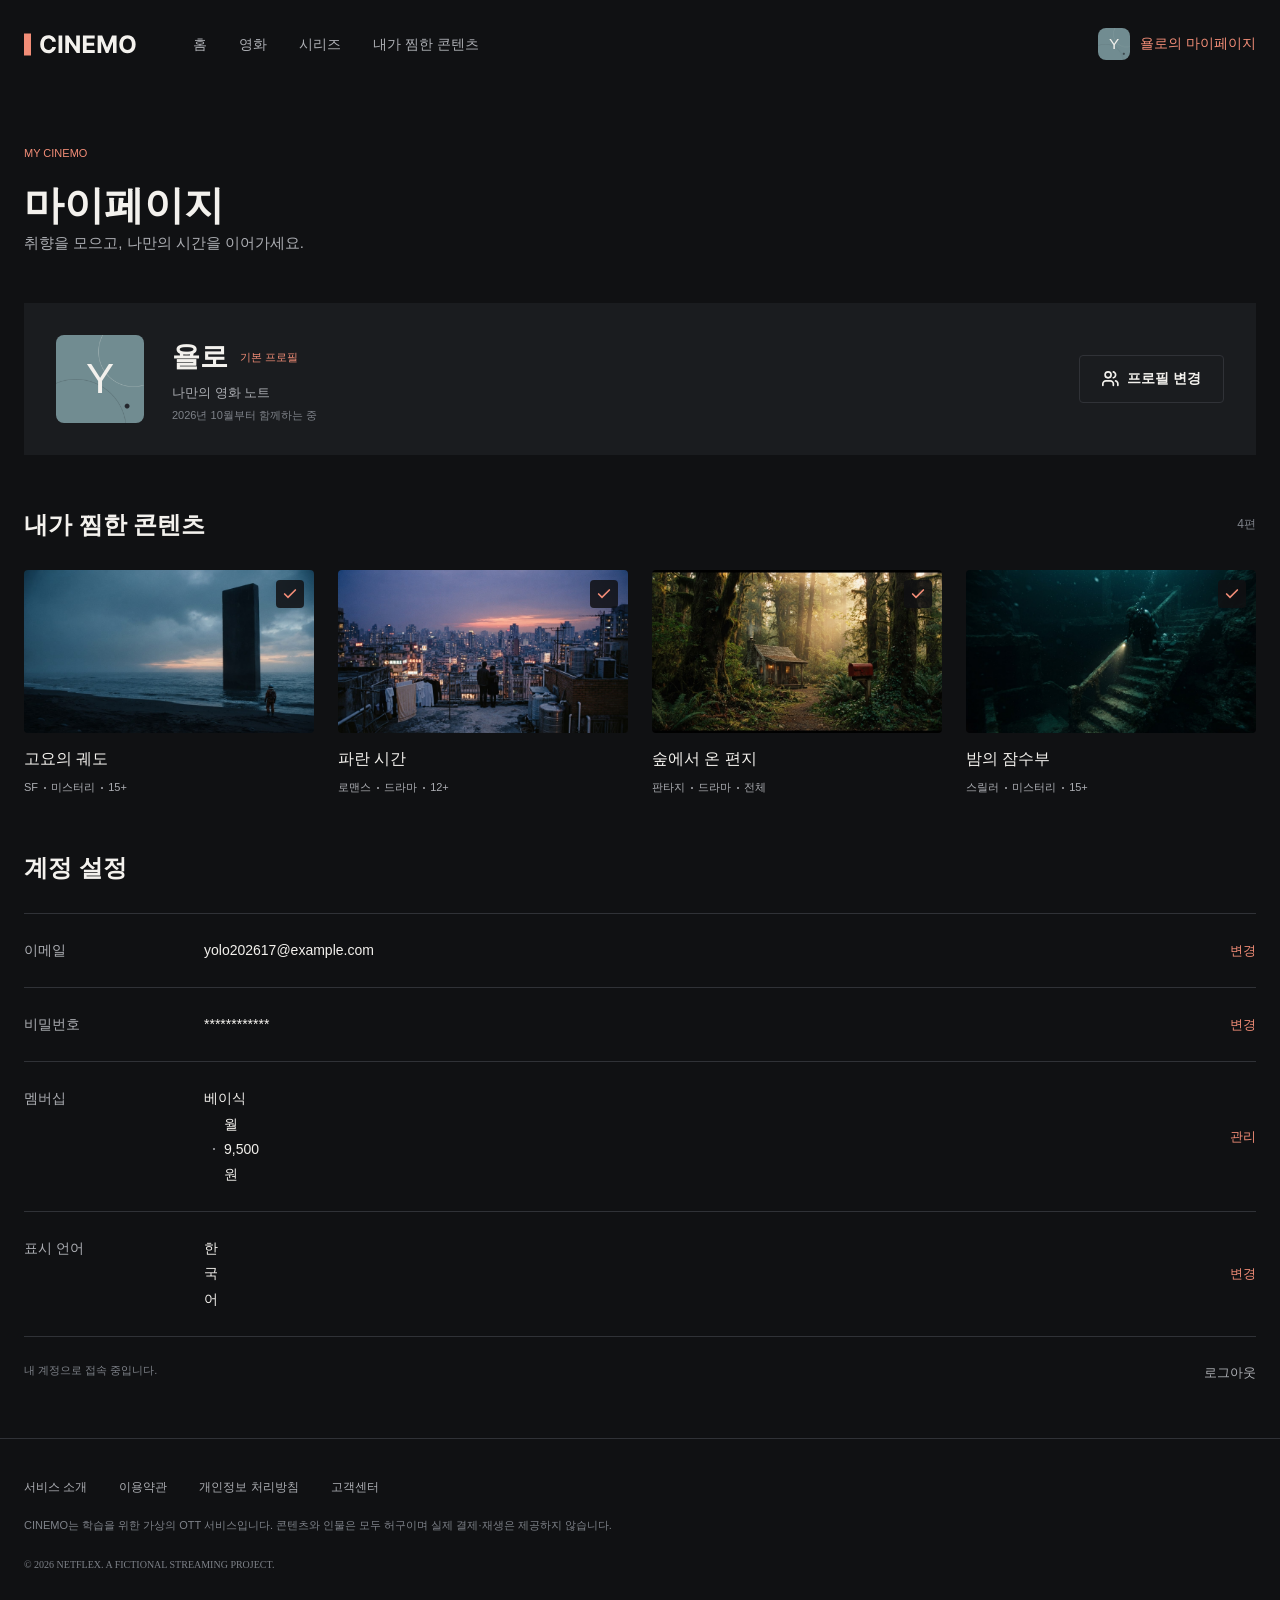
==== mypage.html @ 92448454 "마이페이지 내가 찜한 콘텐츠 체크박스 제외한 css 리뷰 반양" ====
<!doctype html>
<html lang="ko">
  <head>
    <meta charset="UTF-8" />
    <meta name="viewport" content="width=device-width, initial-scale=1.0" />
    <title>Cinemo-My Page</title>
    <link rel="stylesheet" href="./styles/reset.css" />
    <link rel="stylesheet" href="./styles/style.css" />
  </head>
  <body class="mypage-sellection">
    <header class="header">
      <section class="brand-and-navigation">
        <div class="logo-and-nav">
          <div class="netflex-identity">
            <h1 class="wordmark">
              <a href="./index.html">
                <svg
                  class="brand-mark"
                  width="113"
                  height="29"
                  viewBox="0 0 113 29"
                  fill="none"
                  xmlns="http://www.w3.org/2000/svg"
                >
                  <g clip-path="url(#clip0_2_7727)">
                    <rect y="3.5" width="7" height="22" fill="#F28D77" />
                    <path
                      d="M31.9176 11.6562H28.1847C28.1165 11.1733 27.9773 10.7443 27.767 10.3693C27.5568 9.98864 27.2869 9.66477 26.9574 9.39773C26.6278 9.13068 26.2472 8.92614 25.8153 8.78409C25.3892 8.64205 24.9261 8.57102 24.4261 8.57102C23.5227 8.57102 22.7358 8.79545 22.0653 9.24432C21.3949 9.6875 20.875 10.3352 20.5057 11.1875C20.1364 12.0341 19.9517 13.0625 19.9517 14.2727C19.9517 15.517 20.1364 16.5625 20.5057 17.4091C20.8807 18.2557 21.4034 18.8949 22.0739 19.3267C22.7443 19.7585 23.5199 19.9744 24.4006 19.9744C24.8949 19.9744 25.3523 19.9091 25.7727 19.7784C26.1989 19.6477 26.5767 19.4574 26.9062 19.2074C27.2358 18.9517 27.5085 18.642 27.7244 18.2784C27.946 17.9148 28.0994 17.5 28.1847 17.0341L31.9176 17.0511C31.821 17.8523 31.5795 18.625 31.1932 19.3693C30.8125 20.108 30.2983 20.7699 29.6506 21.3551C29.0085 21.9347 28.2415 22.3949 27.3494 22.7358C26.4631 23.071 25.4602 23.2386 24.3409 23.2386C22.7841 23.2386 21.392 22.8864 20.1648 22.1818C18.9432 21.4773 17.9773 20.4574 17.267 19.1222C16.5625 17.7869 16.2102 16.1705 16.2102 14.2727C16.2102 12.3693 16.5682 10.75 17.2841 9.41477C18 8.07955 18.9716 7.0625 20.1989 6.36364C21.4261 5.65909 22.8068 5.30682 24.3409 5.30682C25.3523 5.30682 26.2898 5.44886 27.1534 5.73295C28.0227 6.01705 28.7926 6.43182 29.4631 6.97727C30.1335 7.51704 30.679 8.17898 31.0994 8.96307C31.5256 9.74716 31.7983 10.6449 31.9176 11.6562ZM38.2543 5.54545V23H34.5639V5.54545H38.2543ZM55.8899 5.54545V23H52.7024L45.1087 12.0142H44.9808V23H41.2905V5.54545H44.5291L52.0632 16.5227H52.2166V5.54545H55.8899ZM58.9389 23V5.54545H70.7003V8.58807H62.6293V12.7472H70.0952V15.7898H62.6293V19.9574H70.7344V23H58.9389ZM73.6342 5.54545H78.1854L82.9922 17.2727H83.1967L88.0035 5.54545H92.5547V23H88.9751V11.6392H88.8303L84.3132 22.9148H81.8757L77.3587 11.5966H77.2138V23H73.6342V5.54545ZM111.635 14.2727C111.635 16.1761 111.274 17.7955 110.553 19.1307C109.837 20.4659 108.859 21.4858 107.621 22.1903C106.388 22.8892 105.001 23.2386 103.462 23.2386C101.911 23.2386 100.518 22.8864 99.2855 22.1818C98.0526 21.4773 97.0781 20.4574 96.3622 19.1222C95.6463 17.7869 95.2884 16.1705 95.2884 14.2727C95.2884 12.3693 95.6463 10.75 96.3622 9.41477C97.0781 8.07955 98.0526 7.0625 99.2855 6.36364C100.518 5.65909 101.911 5.30682 103.462 5.30682C105.001 5.30682 106.388 5.65909 107.621 6.36364C108.859 7.0625 109.837 8.07955 110.553 9.41477C111.274 10.75 111.635 12.3693 111.635 14.2727ZM107.893 14.2727C107.893 13.0398 107.709 12 107.339 11.1534C106.976 10.3068 106.462 9.66477 105.797 9.22727C105.132 8.78977 104.354 8.57102 103.462 8.57102C102.57 8.57102 101.791 8.78977 101.126 9.22727C100.462 9.66477 99.9446 10.3068 99.5753 11.1534C99.2116 12 99.0298 13.0398 99.0298 14.2727C99.0298 15.5057 99.2116 16.5455 99.5753 17.392C99.9446 18.2386 100.462 18.8807 101.126 19.3182C101.791 19.7557 102.57 19.9744 103.462 19.9744C104.354 19.9744 105.132 19.7557 105.797 19.3182C106.462 18.8807 106.976 18.2386 107.339 17.392C107.709 16.5455 107.893 15.5057 107.893 14.2727Z"
                      fill="#F3F1ED"
                    />
                  </g>
                  <defs>
                    <clipPath id="clip0_2_7727">
                      <rect width="113" height="29" fill="white" />
                    </clipPath>
                  </defs>
                </svg>
              </a>
            </h1>
          </div>
          <nav class="primary-navigation">
            <ul>
              <li><a href="./index.html" class="navigation-link">홈</a></li>
              <li><a href="#" class="navigation-link">영화</a></li>
              <li><a href="#" class="navigation-link">시리즈</a></li>
              <li>
                <a href="./mypage.html" class="navigation-link"
                  >내가 찜한 콘텐츠</a
                >
              </li>
            </ul>
          </nav>
        </div>
        <div>
          <a href="./mypage.html" class="my-page-link">
            <span class="avatar-y">Y</span>

            <span class="profile-link">욜로의 마이페이지</span>
          </a>
        </div>
      </section>

      <!-- 모바일일때 내려가는 걸로 구현 -->
      <!-- <nav class="mobile-navigation">
        <ul>
          <li><a href="./index.html" class="navigation-link">홈</a></li>
          <li><a href="#" class="navigation-link">영화</a></li>
          <li><a href="#" class="navigation-link">시리즈</a></li>
          <li>
            <a href="./mypage.html" class="navigation-link">내가 찜한 콘텐츠</a>
          </li>
        </ul>
      </nav> -->
    </header>
    <main class="my-page-content">
      <section class="page-introduction">
        <p class="eyebrow">MY CINEMO</p>
        <h2 class="page-title">마이페이지</h2>
        <p class="description">취향을 모으고, 나만의 시간을 이어가세요.</p>
      </section>

      <section class="user-profile-panel">
        <div class="profile-information">
          <p class="avatar-y">Y</p>
          <div class="user-details">
            <div class="profile-heading">
              <p class="name">욜로</p>
              <p class="profile-badge">기본 프로필</p>
            </div>
            <p class="personal-caption">나만의 영화 노트</p>
            <p class="member-since">2026년 10월부터 함께하는 중</p>
          </div>
        </div>
        <div class="profile-actions">
          <p class="membership-data">2026.10 가입</p>
          <a href="./profile.html" class="btn-profile-edit">
            <svg
              class="users"
              width="17"
              height="16"
              viewBox="0 0 17 16"
              fill="none"
              xmlns="http://www.w3.org/2000/svg"
            >
              <path
                d="M11.3508 14.35V12.85C11.3508 12.0543 11.0347 11.2913 10.4721 10.7287C9.90941 10.166 9.14629 9.84998 8.35058 9.84998H3.85022C3.0545 9.84998 2.29138 10.166 1.72873 10.7287C1.16607 11.2913 0.849976 12.0543 0.849976 12.85V14.35M11.3508 0.945923C11.9942 1.1127 12.564 1.48837 12.9707 2.01397C13.3775 2.53957 13.5981 3.18534 13.5981 3.84992C13.5981 4.51451 13.3775 5.16028 12.9707 5.68588C12.564 6.21147 11.9942 6.58715 11.3508 6.75392M15.8512 14.3499V12.8499C15.8507 12.1852 15.6294 11.5395 15.2221 11.0141C14.8149 10.4888 14.2446 10.1136 13.601 9.94739M9.10064 3.84998C9.10064 5.50683 7.75738 6.84998 6.1004 6.84998C4.44341 6.84998 3.10016 5.50683 3.10016 3.84998C3.10016 2.19312 4.44341 0.849976 6.1004 0.849976C7.75738 0.849976 9.10064 2.19312 9.10064 3.84998Z"
                stroke-width="1.7"
                stroke-linecap="round"
                stroke="#F3F1ED"
              />
            </svg>
            <span class="label">프로필 변경</span>
          </a>
        </div>
      </section>

      <section class="saved-content">
        <div class="section-heading">
          <h2 class="title">내가 찜한 콘텐츠</h2>
          <p class="section-note">4편</p>
        </div>
        <div class="saved-content-grid">
          <a href="#" class="content-card">
            <div class="artwork-container">
              <img
                class="artwork"
                src="./assets/img/quiet-orbit.png"
                alt="어두운 바닷가에 거대한 비석이 서 있고 그 앞에서 한명의 사람이 바라보고 있다"
              /><svg
                width="28"
                height="28"
                viewBox="0 0 28 28"
                fill="none"
                xmlns="http://www.w3.org/2000/svg"
              >
                <rect
                  width="28"
                  height="28"
                  rx="4"
                  fill="#101113"
                  fill-opacity="0.85098"
                />
                <path
                  d="M19.3328 10L12.0002 17.3328L8.66721 13.9997"
                  stroke-width="1.7"
                  stroke-linecap="round"
                  stroke="#F28D77"
                />
              </svg>
            </div>

            <div class="content-details">
              <p class="title">고요의 궤도</p>
              <p class="metadata">
                <span class="deco-dot">SF</span>
                <span class="deco-dot">미스터리</span>
                <span class="deco-dot">15+</span>
              </p>
            </div>
          </a>

          <a href="#" class="content-card">
            <div class="artwork-container">
              <img
                class="artwork"
                src="./assets/img/blue-hour.png"
                alt="해질녘 어느 건물의 옥상에서 도시의 전경을 바라보는 남녀"
              /><svg
                width="28"
                height="28"
                viewBox="0 0 28 28"
                fill="none"
                xmlns="http://www.w3.org/2000/svg"
              >
                <rect
                  width="28"
                  height="28"
                  rx="4"
                  fill="#101113"
                  fill-opacity="0.85098"
                />
                <path
                  d="M19.3328 10L12.0002 17.3328L8.66721 13.9997"
                  stroke-width="1.7"
                  stroke-linecap="round"
                  stroke="#F28D77"
                />
              </svg>
            </div>
            <div class="content-details">
              <p class="title">파란 시간</p>
              <p class="metadata">
                <span class="deco-dot">로맨스</span>
                <span class="deco-dot">드라마</span>
                <span class="deco-dot">12+</span>
              </p>
            </div>
          </a>

          <a href="#" class="content-card">
            <div class="artwork-container">
              <img
                class="artwork"
                src="./assets/img/forest-letter.png"
                alt="울창한 숲 속 오두막에 빛이 내리쬐고 있다."
              /><svg
                width="28"
                height="28"
                viewBox="0 0 28 28"
                fill="none"
                xmlns="http://www.w3.org/2000/svg"
              >
                <rect
                  width="28"
                  height="28"
                  rx="4"
                  fill="#101113"
                  fill-opacity="0.85098"
                />
                <path
                  d="M19.3328 10L12.0002 17.3328L8.66721 13.9997"
                  stroke-width="1.7"
                  stroke-linecap="round"
                  stroke="#F28D77"
                />
              </svg>
            </div>
            <div class="content-details">
              <p class="title">숲에서 온 편지</p>
              <p class="metadata">
                <span class="deco-dot">판타지</span>
                <span class="deco-dot">드라마</span>
                <span class="deco-dot">전체</span>
              </p>
            </div>
          </a>

          <a href="#" class="content-card">
            <div class="artwork-container">
              <img
                class="artwork"
                src="./assets/img/night-diver.png"
                alt="바닷속 계단에 잠수부가 난간을 잡고 내려가고 있다"
              />
              <svg
                width="28"
                height="28"
                viewBox="0 0 28 28"
                fill="none"
                xmlns="http://www.w3.org/2000/svg"
              >
                <rect
                  width="28"
                  height="28"
                  rx="4"
                  fill="#101113"
                  fill-opacity="0.85098"
                />
                <path
                  d="M19.3328 10L12.0002 17.3328L8.66721 13.9997"
                  stroke-width="1.7"
                  stroke-linecap="round"
                  stroke="#F28D77"
                />
              </svg>
            </div>
            <div class="content-details">
              <p class="title">밤의 잠수부</p>
              <p class="metadata">
                <span class="deco-dot">스릴러</span>
                <span class="deco-dot">미스터리</span>
                <span class="deco-dot">15+</span>
              </p>
            </div>
          </a>
        </div>
      </section>

      <section class="account-settings">
        <div class="section-heading">
          <h2 class="title">계정 설정</h2>
        </div>

        <div class="settings-list">
          <div class="account-setting-row">
            <div class="setting-details">
              <p class="setting-label">이메일</p>
              <p class="setting-value">yolo202617@example.com</p>
            </div>
            <a href="#" class="setting-action">변경</a>
          </div>

          <div class="account-setting-row">
            <div class="setting-details">
              <p class="setting-label">비밀번호</p>
              <p class="setting-value">************</p>
            </div>
            <a href="#" class="setting-action">변경</a>
          </div>

          <div class="account-setting-row">
            <div class="setting-details">
              <p class="setting-label">멤버십</p>
              <p class="setting-value">
                <span class="deco-dot">베이식</span>
                <span class="deco-dot">월 9,500원</span>
              </p>
            </div>
            <a href="#" class="setting-action">관리</a>
          </div>

          <div class="account-setting-row">
            <div class="setting-details">
              <p class="setting-label">표시 언어</p>
              <p class="setting-value">한국어</p>
            </div>
            <a href="#" class="setting-action">변경</a>
          </div>
        </div>

        <div class="session-actions">
          <p class="session-note">내 계정으로 접속 중입니다.</p>
          <a href="#" class="logout-link">로그아웃</a>
        </div>
      </section>
    </main>

    <footer>
      <div class="footer">
        <section class="footer-navigation">
          <p class="footer-link">서비스 소개</p>
          <p class="footer-link">이용약관</p>
          <p class="footer-link">개인정보 처리방침</p>
          <p class="footer-link">고객센터</p>
        </section>
        <section>
          <p class="project-notice">
            CINEMO는 학습을 위한 가상의 OTT 서비스입니다.<br
              class="br-mobile"
            />
            콘텐츠와 인물은 모두 허구이며 실제 결제·재생은 제공하지 않습니다.
          </p>
        </section>
        <section>
          <p class="copyright">
            © 2026 NETFLEX. A FICTIONAL STREAMING PROJECT.
          </p>
        </section>
      </div>
    </footer>
  </body>
</html>
---- styles/style.css ----
:root {
  /*색*/
  --background-color: #101113;
  --sf-color: #1a1c1f;
  --tx-color: #f3f1ed;
  --tx-bt-pr-color: #241512;
  --se-color: #acaeb3;
  --wc-color: #f28d77;
  --bd-color: #303237;
  --bt-se-color: #232529;

  /*글자 크기(데스크톱)*/
  --fontsize-dt-hero: 64px;
  --fontsize-dt-title: 40px;
  --fontsize-dt-section: 24px;
  --fontsize-dt-main: 16px;
  --fontsize-secondary: 12px;
  --fontsize-button: 14px;

  /*글자 크기(모바일)*/
  --fontsize-mb-hero: 40px;
  --fontsize-mb-title: 30px;
  --fontsize-mb-section: 20px;
  --fontsize-mb-main: 14px;

  /*줄 높이*/
  --lineheight: 1.8;

  /*간격(공용)*/
  --height-button: 48px;
  --height-sm-button: 40px;

  /*간격 (데스크톱)*/
  --padding-dt-page-LR: 64px;
  --gap-dt-section: 48px;
  --gap-dt-card: 24px;

  /*간격 (모바일)*/
  --padding-mb-page-LR: 24px;
  --gap-mb-section: 36px;
  --gap-mb-card: 16px;

  /*모서리*/
  --border-radious-card_button: 4px;
  --border-radious-profile: 8px;
}

body {
  width: 100%;
  height: 900px;
  margin: 0;
  background: var(--background-color);
  color: var(--tx-color);
  font-family: Inter, "Noto Sans KR", "Apple SD Gothic Neo", Arial, sans-serif;
  font-size: var(--fontsize-dt-main);
  line-height: var(--lineheight);
}
button {
  height: 48px;
  white-space: nowrap;
}

.br-mobile {
  display: none;
}

/*Header*/
.header {
  max-width: 1440px;
  margin: 0 auto;
  /* height: 88px; */
  display: flex;
  align-items: center;
  padding: 28px 24px;
  gap: 56px;
  line-height: normal;
}

.profile-header {
  width: 100%;
  height: 88px;
  display: flex;
  align-items: center;
  padding: 0 64px;
  position: absolute;
}

.brand-and-navigation {
  width: 100%;
  height: fit-content;
  display: flex;
  align-items: center;
  gap: 56px;
}

.netflex-identity {
  flex-shrink: 0;
  width: 113px;
  height: 29px;
}

.logo-and-nav {
  display: flex;
  gap: 56px;
  flex-grow: 1;
  align-items: center;
}

.primary-navigation {
  flex-grow: 1;
}
.primary-navigation ul {
  /* width: 938px; */
  height: 17px;
  display: flex;
  justify-content: flex-start;
  align-items: center;
  gap: 32px;
  flex-grow: 1;
  /* line-height: normal; */
  white-space: nowrap;
}
/* .mobile-navigation {
  display: none;
} */
.navigation-link {
  font-family: Noto-Sans-KR, sans-serif;
  font-weight: normal;
  font-size: 14px;
  color: #acaeb3;
}

.navigation-link:hover,
.navigation-link:focus-visible {
  color: var(--tx-color);
  font-weight: 700;
}
.my-page-link {
  /* width: 149px; */
  height: 32px;
  display: flex;
  flex-direction: row;
  align-items: center;
  text-align: center;
  gap: 10px;
  white-space: nowrap;
}

.header-img {
  position: relative;
  display: inline-flex;
  align-items: center;
  justify-content: center;
  width: 32px;
  height: 32px;
}

.header-img img {
  width: 100%;
  height: 100%;
  object-fit: cover;
  border-radius: 8px;
}

.avatar-y {
  display: flex;
  justify-content: center;
  align-items: center;

  font-family: Inter, sans-serif;
  font-weight: normal;
  font-size: 15.36px;
  color: #f3f1ed;

  background-image: url(../assets/avatar/Avatar-s.png);
  background-repeat: no-repeat;
  background-size: cover;
  width: 32px;
  height: 32px;
  border-radius: 8px;
}

.profile-link {
  font-family: Noto-Sans-KR, sans-serif;
  font-weight: normal;
  font-size: 14px;
  line-height: normal;
  color: #f3f1ed;
}

/*mainpage-hero*/
.featured-film {
  width: 100%;
  height: 590px;
  position: relative;
  isolation: isolate;
  display: flex;
  align-items: center;
  margin: 0 auto;
  line-height: normal;
}
.hero-quiet-orbit {
  display: block;
  width: 100%;
  height: 100%;
  object-fit: cover;
}
.featured-film::before {
  content: "";
  position: absolute;
  inset: 0;

  background:
    linear-gradient(to right, rgba(10, 13, 15, 0.9), transparent 65%),
    linear-gradient(to top, rgba(10, 13, 15, 0.9), transparent 45%);
  pointer-events: none;
}

.absolute-part {
  width: min(100vw, 1440px);
  display: flex;
  flex-direction: column;
  position: absolute;
  top: 50%;
  left: 50%;
  transform: translate(-50%, -50%);
  padding: 0 24px;
}
.featured-story {
  width: 540px;
  display: flex;
  flex-direction: column;
  z-index: 1;
  gap: 24px;
}

.editorial-aside {
  justify-self: flex-end;
  align-self: flex-end;

  display: flex;
  flex-direction: column;
  align-items: flex-end;
  gap: 8px;
}
.editorial-label {
  position: relative;
  display: flex;
  align-items: center;
  gap: 12px;
  color: var(--wc-color);
}

.collection-label {
  display: inline-block;
  padding-left: 36px;
  position: relative;
  font-size: var(--fontsize-secondary);
  font-weight: 500;
}
.collection-label::before {
  position: absolute;
  top: 45%;
  transform: translateX(-36px);
  background-color: var(--wc-color);
  content: "";
  width: 24px;
  height: 2px;
}
.collection-number {
  font-size: 10px;
  color: var(--se-color);
  font-weight: 400;
}

.film-title {
  display: flex;
  flex-direction: column;
  gap: 8px;
}
.korean-title {
  font-family: "Noto Sans KR";
  font-size: var(--fontsize-dt-hero);
  font-weight: 700;
  line-height: 120%;
}
.english-title {
  font-size: 11px;
  color: var(--se-color);
  font-weight: 400;
}

.film-metadata {
  display: flex;
  align-items: center;
  flex-wrap: wrap;
  gap: 12px;
  font-size: var(--fontsize-secondary);
  color: var(--se-color);
  font-weight: 400;
}
.year-and-genre {
  display: flex;
  align-items: center;
  flex-wrap: wrap;
}
.age-rating {
  font-size: 10px;
}

.deco-dot:not(:first-child) {
  display: inline-block;
  padding-left: 20px;
  position: relative;
}
.deco-dot:not(:first-child)::before {
  position: absolute;
  top: 50%;
  left: 9px;
  transform: translateY(-50%);
  background-color: #acaeb3;
  content: "";
  width: 2px;
  height: 2px;
  border-radius: 50%;
}

.synopsis {
  font-weight: 400;
  font-size: var(--fontsize-dt-main);
  color: #d2d3d5;
  line-height: 185%;
}

.film-actions {
  display: flex;
  gap: 12px;
  width: fit-content;
}
.film-actions button {
  display: inline-flex;
  justify-content: center;
  align-items: center;
  height: 48px;
  padding: 15.5px 22px;
  gap: 8px;
  border-radius: 4px;
  font-size: var(--fontsize-button);
}
.button-detail {
  background-color: var(--wc-color);
  color: var(--tx-bt-pr-color);
  font-weight: 700;
}
.button-save {
  background-color: var(--bt-se-color);
}

.editorial-quote {
  font-size: 14px;
  font-weight: 400;
}
.editorial-aside .collection-description {
  font-size: 10px;
  font-weight: 400;
}

/*Browse collection*/
.browse-collections {
  max-width: 1440px;
  display: flex;
  flex-direction: column;
  margin: 0 auto;
  padding: 16px 24px 24px;
  gap: 48px;
  line-height: normal;
}

.content-collection {
  display: flex;
  flex-direction: column;
  gap: 20px;
  min-width: 0;
}
.collection-introduction {
  display: flex;
  flex-direction: column;

  gap: 8px;
}
.section-heading {
  display: flex;
  align-items: center;
  justify-content: space-between;
}
.section-heading > .title {
  color: var(--tx-color);
  font-size: var(--fontsize-dt-section);
  font-weight: 700;
}
.section-heading .section-note {
  color: #7e8289;
  font-size: var(--fontsize-secondary);
  font-weight: 400;
}
.collection-introduction .collection-description {
  color: var(--se-color);
  font-size: var(--fontsize-secondary);
  font-weight: 400;
}

.horizontal-scroll-content {
  display: flex;
  gap: 24px;
  overflow-x: auto;
}
.horizontal-scroll-content li {
  display: flex;
  flex-shrink: 0;
}

::-webkit-scrollbar {
  height: 3px;
}
::-webkit-scrollbar-thumb {
  background: #7e8289;
}
::-webkit-scrollbar-track {
  background: #232529;
}

.browse-collections .content-card {
  margin-bottom: 32px;
}
.content-card {
  display: flex;
  flex-direction: column;
  gap: 12px;
  flex-shrink: 0;
}
.content-card .artwork {
  width: 330px;
  aspect-ratio: 16/9;
  border-radius: 4px;
}

.content-details {
  display: flex;
  flex-direction: column;
  gap: 4px;
}
.content-details .title {
  width: 100%;
  height: fit-content;
  font-size: var(--fontsize-dt-main);
  font-weight: 500;
}
.content-details .metadata {
  color: var(--se-color);
  font-size: 11px;
  font-weight: 400;
}
.metadata .deco-dot:not(:first-child) {
  padding-left: 10px;
}
.metadata .deco-dot:not(:first-child)::before {
  left: 3px;
}

/*mainpage 끝*/
.profile-selection {
  display: flex;
  flex-direction: column;
  align-items: center;
  justify-content: center;
  padding: 116px 64px 120px;
  gap: 56px;
}
.profile-introduction {
  display: flex;
  flex-direction: column;
  justify-content: center;
  align-items: center;
  gap: 16px;
  height: 119px;
}

.eyebrow {
  color: #f28d77;
  font-family: Inter, sans-serif;
  font-weight: normal;
  font-size: 10px;
  margin: 0;
}

.page-title {
  font-weight: bold;
  font-size: 40px;
  height: 48px;
  margin: 0;
}

.description {
  font-family: Noto-Sans-KR, sans-serif;
  font-weight: normal;
  font-size: 15px;
  margin: 0;
}

.profile-options {
  display: flex;
  flex-direction: row;
  justify-content: center;
  align-items: center;
  gap: 40px;
  margin: 0;
}

.profile-card {
  display: flex;
  flex-direction: column;
  align-items: center;
  text-align: center;
  position: relative;
}

/* mypage */
.my-page-content {
  max-width: 1440px;
  margin: 0 auto;
  padding: 56px 24px 54px;
  display: flex;
  flex-direction: column;
  gap: 48px;
}

.mypage-sellection .profile-link {
  color: var(--wc-color);
}
.page-introduction {
  display: flex;
  flex-direction: column;
  gap: 12px;
  justify-content: start;
}

.page-introduction .eyebrow {
  height: 13px;
  font-size: 11px;
}
.page-introduction .page-title {
  font-size: var(--fontsize-dt-title);
  justify-self: center;
  height: 48px;
}
.page-introduction .description {
  color: var(--se-color);
  font-size: 15px;
  font-weight: 400;
  height: 26px;
}

.user-profile-panel {
  display: flex;
  justify-content: space-between;
  align-items: center;
  background-color: #1a1c1f;
  padding: 32px;
  width: min(100vw, cal(1440px - 128px));
  gap: 32px;
}

.profile-information {
  display: flex;
  justify-content: start;
  align-items: center;
  gap: 28px;
  line-height: normal;
}
.profile-information .avatar-y {
  font-size: 42.24px;
  font-family: Inter, sans-serif;
  text-align: center;
  width: 88px;
  height: 88px;
}

.user-details {
  display: flex;
  flex-direction: column;
  justify-content: center;
  gap: 8px;
}

.profile-heading {
  display: flex;
  justify-content: start;
  align-items: center;
  gap: 12px;
}

.profile-heading .name {
  color: var(--tx-color);
  font-size: 28px;
  font-weight: 700;
}

.profile-badge {
  font-size: 11px;
  color: #f28d77;
  height: 13px;
}

.personal-caption {
  font-size: 13px;
  color: #acaeb3;
  font-weight: 400;
  height: 16px;
}

.member-since {
  font-size: 11px;
  color: #7e8289;
  height: 13px;
}

.membership-data {
  display: none;
}

.btn-profile-edit {
  height: 48px;
  color: #f3f1ed;
  padding: 0px 22px;
  border: 1px solid #303237;
  border-radius: 4px;
  display: flex;
  justify-content: center;
  align-items: center;
  gap: 8px;
}

.btn-profile-edit .label {
  font-size: 14px;
  font-weight: 700;
}

.saved-content {
  display: flex;
  flex-direction: column;
  gap: 24px;
}

.saved-content-grid {
  display: grid;
  grid-template-columns: repeat(4, 1fr);
  gap: 24px;
  overflow-x: auto;
}
.artwork-container {
  width: fit-content;

  position: relative;
}

.artwork-container > svg {
  position: absolute;
  top: 10px;
  right: 10px;
}

.account-settings {
  display: flex;
  flex-direction: column;
  gap: 24px;
  font-weight: 400;
}

.account-setting-row {
  display: flex;
  align-items: center;
  justify-content: space-between;
  border-bottom: 1px solid var(--bd-color);
  padding: 24px 0px;
  gap: 24px;
}
.setting-details {
  display: flex;
}
.account-setting-row:first-child {
  border-top: 1px solid var(--bd-color);
}

.setting-label {
  color: var(--se-color);
  font-size: 14px;
  flex: 0 0 180px;
}

.setting-value {
  line-height: 1.8;
  font-size: 14px;
  flex-grow: 1;
}

.setting-action {
  color: var(--wc-color);
  font-size: 13px;
  flex-shrink: 0;
}

.session-actions {
  display: flex;
  justify-content: space-between;
}

.session-note {
  color: #7e8289;
  font-size: 11px;
}

.logout-link {
  color: var(--se-color);
  font-size: 13px;
}

/*profile-page*/

.profile-body {
  color: #f3f1ed;
  background-color: #101113;
}

.profile-img {
  position: relative;
  display: inline-block;
  width: 152px;
  height: 152px;
  margin-bottom: 16px;
}

.profile-card img {
  width: 100%;
  height: 100%;
  object-fit: cover;
  border-radius: 4px;
  margin-bottom: 0;
}

.img-text {
  font-family: Inter, sans-serif;
  font-size: 72.96px;
  font-weight: normal;
  position: absolute;
  top: 50%;
  left: 50%;
  transform: translate(-50%, -50%);
  display: flex;
  justify-content: center;
  align-items: center;
}

.profile-name {
  display: flex;
  flex-direction: column;
  align-items: center;
  gap: 6px;
  line-height: normal;
}

.profile-card .name {
  font-family: Noto-Sans-KR, sans-serif;
  font-weight: medium;
  font-size: 18px;
  color: #f3f1ed;
}

.profile-card p {
  font-family: Noto-Sans-KR, sans-serif;
  font-weight: normal;
  font-size: 11px;
  color: #acaeb3;
  margin: 0;
}

.button {
  display: flex;
  justify-content: center;
  width: 100%;
}

.button button {
  display: flex;
  flex-direction: row;
  align-items: center;
  justify-content: center;
  gap: 8px;
  width: 138px;
  height: 48px;
  border: 1px solid #ccc;
  border-radius: 4px;
  font-family: Noto-Sans-KR, sans-serif;
  font-weight: bold;
  font-size: 14px;
  color: #f3f1ed;
  background-color: transparent;
}

.button button:hover {
  border-color: #f3f1ed;
  background-color: #acaeb3;
}

/*Footer*/
footer {
  border-top: 1px solid #303237;
}
.footer {
  max-width: 1440px;
  margin: 0 auto;

  display: flex;
  flex-direction: column;
  padding: 40px 24px;
  gap: 20px;
}

.proflie-footer {
  width: 100%;
  height: 13px;
  display: flex;
}

.footer-navigation {
  display: flex;
  flex-direction: row;
  justify-content: start;
  gap: 32px;
}

.footer-link {
  font-family: Noto-Sans-KR, sans-serif;
  font-size: 12px;
  font-weight: normal;
  color: #acaeb3;
  line-height: normal;
}
.project-notice {
  font-family: Noto-Sans-KR, sans-serif;
  font-size: 11px;
  font-weight: normal;
  color: #7e8289;
  line-height: 180%;
}
.copyright {
  font-size: 10px;
  font-family: Inter;
  font-weight: 400;
  color: #7e8289;
}

.project-note {
  display: flex;
  justify-content: center;
  font-family: Noto-Sans-KR, sans-serif;
  font-weight: normal;
  font-size: 11px;
  color: #7e8289;
  line-height: normal;
}

@media (max-width: 1023px) {
  .saved-content-grid {
    grid-template-columns: repeat(2, 1fr);
    gap: 16px;
  }
  .saved-content-grid .artwork {
    width: 100%;
  }
}

/* Mobile */
@media (max-width: 767px) {
  body {
    /* min-width:390px; */
    min-width: 320px;
    min-height: 900px;
  }
  button {
    height: 40px;
  }

  .header {
    display: flex;
    flex-direction: column;
    align-items: flex-start;
    padding: 0 24px;
    min-width: 320px;
    /* height: 120px; */
    gap: 0;
  }

  .brand-and-navigation {
    height: 120px;
    justify-content: space-between;
  }
  .logo-and-nav {
    flex-direction: column;
    align-items: start;
    gap: 20px;
  }
  .mobile-navigation ul {
    height: 17px;
    display: flex;
    align-items: center;
    gap: 24px;
    flex-grow: 1;
    /* line-height: normal; */
    white-space: nowrap;
  }
  /*profile-header*/
  .profile-link {
    display: none;
  }
  .profile-header {
    min-width: 320px;
    height: 72px;
    padding: 0 24px;
    font-size: 19px;
    position: static;
  }

  /* Mobile-Mainpage */
  /*Hero*/
  .hero-quiet-orbit {
    object-position: 70% center;
  }

  .featured-story {
    /* width: 100%; */
    width: calc(100vw - 48px);
    top: auto;
    bottom: 36px;
    left: 24px;
    right: 24px;
    gap: 20px;
  }
  .korean-title {
    font-size: var(--fontsize-mb-hero);
  }
  .synopsis {
    font-size: var(--fontsize-mb-main);
  }
  .editorial-aside {
    display: none;
  }

  /*Browse collections*/

  .browse-collections {
    padding: 8px 24px 40px;
    gap: 36px;
  }
  .content-collection {
    gap: 18px;
  }
  .section-note {
    display: none;
  }
  .section-heading .title {
    font-size: var(--fontsize-mb-section);
  }
  .horizontal-scroll-content {
    gap: 16px;
  }
  .browse-collections .artwork {
    width: 240px;
  }

  /* Mobile-Mypage */
  /* page introduction*/

  .my-page-content {
    padding: 36px 24px 40px;
    gap: 36px;
  }

  .page-introduction .page-title {
    font-size: var(--fontsize-mb-title);
  }

  .user-profile-panel {
    flex-direction: column;
    align-items: flex-start;
    padding: 24px;
  }
  .profile-information {
    gap: 20px;
  }
  .profile-information .avatar-y {
    font-size: 30.72px;
    width: 64px;
    height: 64px;
  }

  .member-since {
    display: none;
  }

  .profile-actions {
    width: 100%;
    display: flex;
    justify-content: space-between;
    align-items: center;
  }
  svg.users {
    display: none;
  }

  .btn-profile-edit {
    padding: 12px 16px;
  }
  .membership-data {
    display: block;
    font-family: Noto Sans KR;
    font-weight: 400;
    font-size: 11px;
    line-height: 100%;
    letter-spacing: 0%;
    color: #7e8289;
  }

  .saved-content .section-note {
    display: block;
  }
  /* .saved-content-grid {
    grid-template-columns: repeat(2, 1fr);
    gap: 16px;
  } */
  /* .artwork-container .artwork {
    width: calc((768px - 48px - 12px) / 2);
  } */

  .account-settings {
    gap: 16px;
  }
  .account-setting-row {
    padding: 20px 0px;
    gap: 12px;
  }
  .setting-details {
    flex-direction: column;
  }
  .setting-label {
    font-size: 13px;
    flex: 0 0;
  }

  /*profile-page*/
  .profile-selection {
    padding: 56px 24px;
    gap: 40px;
  }

  .profile-introduction {
    width: 342px;
    height: 101px;
  }

  .page-title {
    font-size: 28px;
  }

  .description {
    font-size: 13px;
  }

  .profile-options {
    display: grid;
    grid-template-columns: repeat(2, 1fr);
    gap: 28px 32px;
    width: 342px;
    height: 376px;
  }

  .profile-img {
    position: relative;
    display: inline-block;
    width: 136px;
    height: 136px;
    margin-bottom: 16px;
  }

  .profile-card img {
    width: 100%;
    height: 100%;
    object-fit: cover;
    border-radius: 4px;
    margin-bottom: 0;
  }

  .img-text {
    font-family: Inter, sans-serif;
    font-size: 65.28px;
    font-weight: normal;
    position: absolute;
    top: 50%;
    left: 50%;
    transform: translate(-50%, -50%);
    display: flex;
    justify-content: center;
    align-items: center;
  }

  .profile-card img {
    width: 136px;
    height: 136px;
  }

  .profile-card .name {
    font-size: 18px;
    margin: 0;
  }

  .profile-card div p:last-child {
    display: none;
  }

  .button button {
    width: 138px;
    height: 48px;
    border: 1px solid #303237;
  }

  .profile-footer {
    width: 100%;
    height: 13px;
  }

  .footer {
    width: 100%;
    height: 170px;
    padding: 32px 24px;
    display: flex;
    flex-direction: column;
    align-items: start;
  }

  .footer-navigation {
    display: flex;
    flex-direction: row;
    justify-content: start;
    gap: 32px;
  }

  .footer-link {
    font-family: Noto-Sans-KR, sans-serif;
    font-size: 12px;
    font-weight: normal;
    color: #acaeb3;
    line-height: normal;
  }

  .project-notice {
    font-family: Noto-Sans-KR, sans-serif;
    font-size: 11px;
    font-weight: normal;
    color: #7e8289;
    line-height: 180%;
  }

  .copyright {
    font-family: Inter, sans-serif;
    font-size: 10px;
    font-weight: normal;
    color: #7e8289;
    line-height: normal;
  }

  .br-mobile {
    display: block;
  }
}
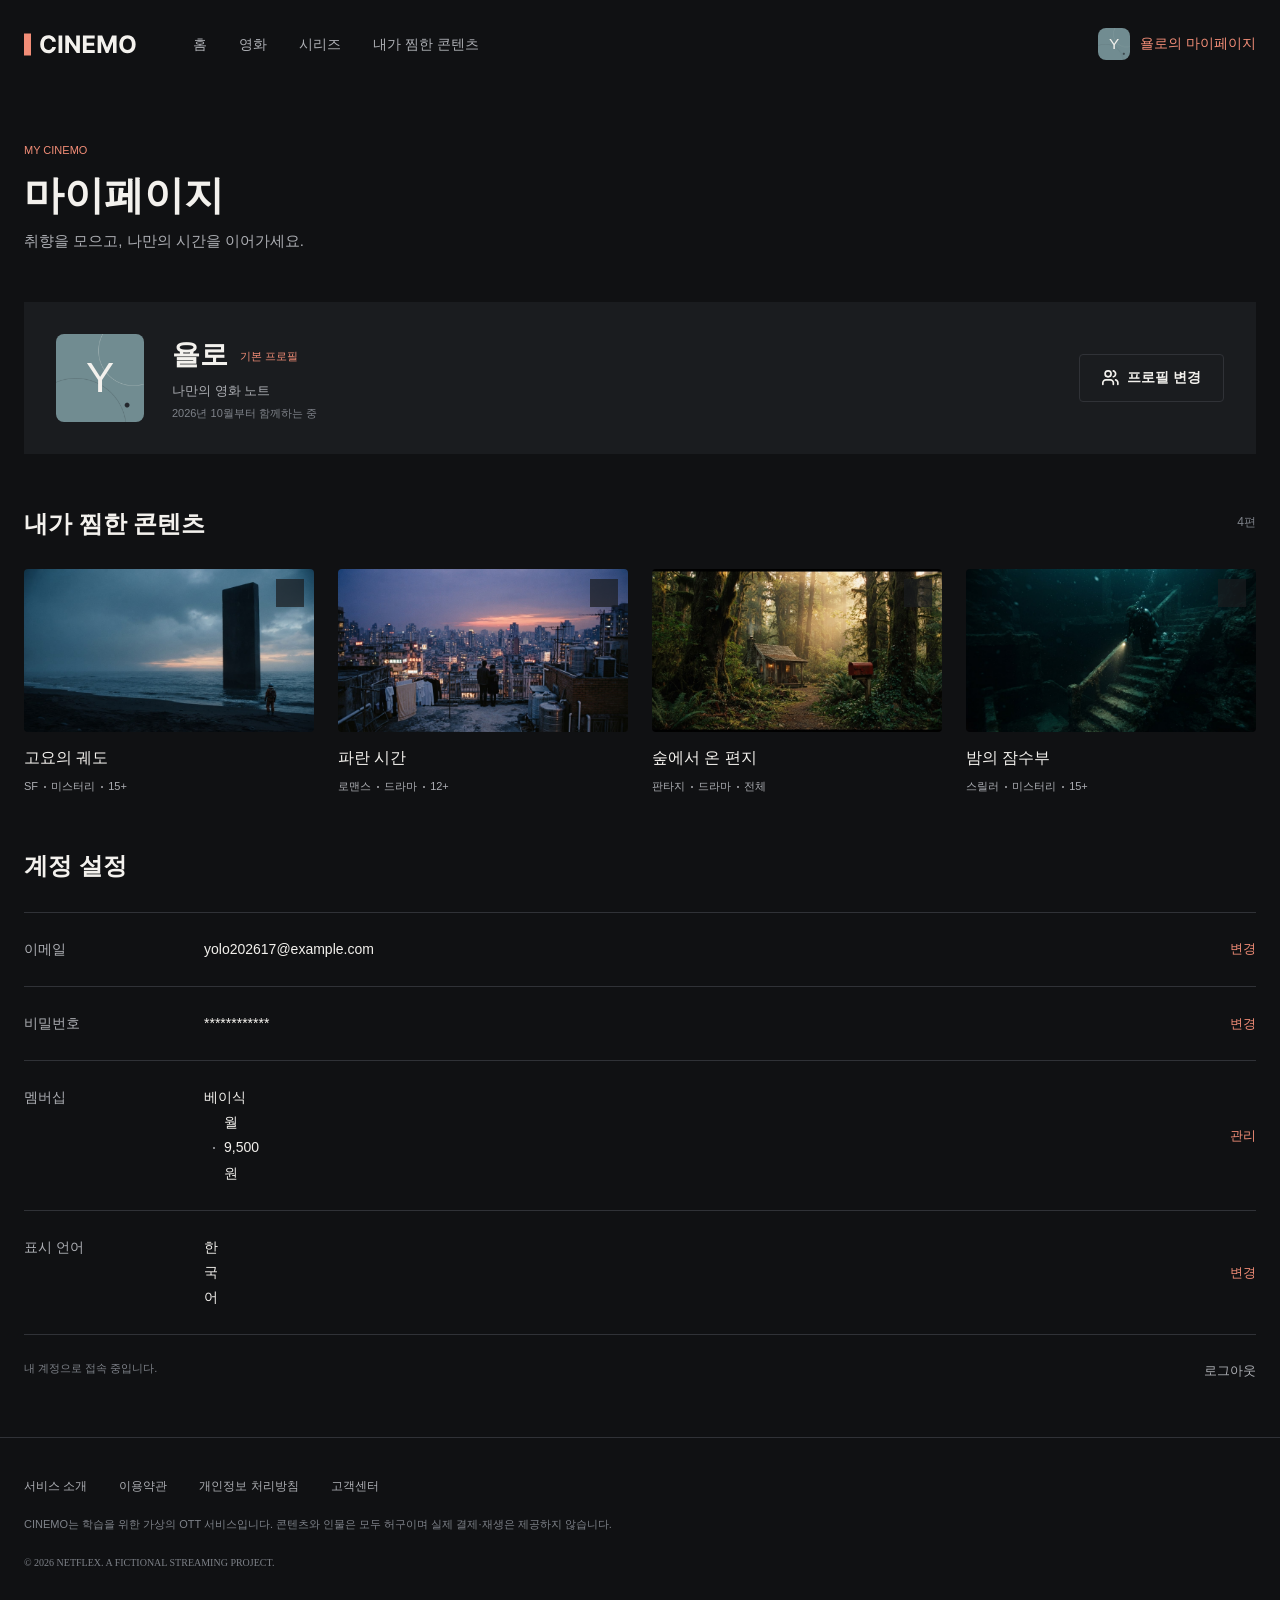
==== commit 27175ab7: "마이페이지 체크박스 인풋으로 교체" ====
--- a/mypage.html
+++ b/mypage.html
@@ -120,33 +120,37 @@
           <p class="section-note">4편</p>
         </div>
         <div class="saved-content-grid">
-          <a href="#" class="content-card">
+          <div class="content-card">
             <div class="artwork-container">
               <img
                 class="artwork"
                 src="./assets/img/quiet-orbit.png"
                 alt="어두운 바닷가에 거대한 비석이 서 있고 그 앞에서 한명의 사람이 바라보고 있다"
-              /><svg
-                width="28"
-                height="28"
-                viewBox="0 0 28 28"
-                fill="none"
-                xmlns="http://www.w3.org/2000/svg"
-              >
-                <rect
+              />
+              <input type="checkbox" id="check-quite-orbit" />
+              <label for="check-quite-orbit">
+                <svg
                   width="28"
                   height="28"
-                  rx="4"
-                  fill="#101113"
-                  fill-opacity="0.85098"
-                />
-                <path
-                  d="M19.3328 10L12.0002 17.3328L8.66721 13.9997"
-                  stroke-width="1.7"
-                  stroke-linecap="round"
-                  stroke="#F28D77"
-                />
-              </svg>
+                  viewBox="0 0 28 28"
+                  fill="none"
+                  xmlns="http://www.w3.org/2000/svg"
+                >
+                  <rect
+                    width="28"
+                    height="28"
+                    rx="4"
+                    fill="#101113"
+                    fill-opacity="0.85098"
+                  />
+                  <path
+                    d="M19.3328 10L12.0002 17.3328L8.66721 13.9997"
+                    stroke-width="1.7"
+                    stroke-linecap="round"
+                    stroke="#F28D77"
+                  />
+                </svg>
+              </label>
             </div>
 
             <div class="content-details">
@@ -157,36 +161,41 @@
                 <span class="deco-dot">15+</span>
               </p>
             </div>
-          </a>
-
-          <a href="#" class="content-card">
+          </div>
+
+          <div class="content-card">
             <div class="artwork-container">
               <img
                 class="artwork"
                 src="./assets/img/blue-hour.png"
                 alt="해질녘 어느 건물의 옥상에서 도시의 전경을 바라보는 남녀"
-              /><svg
-                width="28"
-                height="28"
-                viewBox="0 0 28 28"
-                fill="none"
-                xmlns="http://www.w3.org/2000/svg"
-              >
-                <rect
+              />
+              <input type="checkbox" id="check-blue-hour" />
+              <label for="check-blue-hour">
+                <svg
                   width="28"
                   height="28"
-                  rx="4"
-                  fill="#101113"
-                  fill-opacity="0.85098"
-                />
-                <path
-                  d="M19.3328 10L12.0002 17.3328L8.66721 13.9997"
-                  stroke-width="1.7"
-                  stroke-linecap="round"
-                  stroke="#F28D77"
-                />
-              </svg>
-            </div>
+                  viewBox="0 0 28 28"
+                  fill="none"
+                  xmlns="http://www.w3.org/2000/svg"
+                >
+                  <rect
+                    width="28"
+                    height="28"
+                    rx="4"
+                    fill="#101113"
+                    fill-opacity="0.85098"
+                  />
+                  <path
+                    d="M19.3328 10L12.0002 17.3328L8.66721 13.9997"
+                    stroke-width="1.7"
+                    stroke-linecap="round"
+                    stroke="#F28D77"
+                  />
+                </svg>
+              </label>
+            </div>
+
             <div class="content-details">
               <p class="title">파란 시간</p>
               <p class="metadata">
@@ -195,35 +204,39 @@
                 <span class="deco-dot">12+</span>
               </p>
             </div>
-          </a>
-
-          <a href="#" class="content-card">
+          </div>
+
+          <div class="content-card">
             <div class="artwork-container">
               <img
                 class="artwork"
                 src="./assets/img/forest-letter.png"
                 alt="울창한 숲 속 오두막에 빛이 내리쬐고 있다."
-              /><svg
-                width="28"
-                height="28"
-                viewBox="0 0 28 28"
-                fill="none"
-                xmlns="http://www.w3.org/2000/svg"
-              >
-                <rect
+              />
+              <input type="checkbox" id="check-forest-letter" />
+              <label for="check-forest-letter">
+                <svg
                   width="28"
                   height="28"
-                  rx="4"
-                  fill="#101113"
-                  fill-opacity="0.85098"
-                />
-                <path
-                  d="M19.3328 10L12.0002 17.3328L8.66721 13.9997"
-                  stroke-width="1.7"
-                  stroke-linecap="round"
-                  stroke="#F28D77"
-                />
-              </svg>
+                  viewBox="0 0 28 28"
+                  fill="none"
+                  xmlns="http://www.w3.org/2000/svg"
+                >
+                  <rect
+                    width="28"
+                    height="28"
+                    rx="4"
+                    fill="#101113"
+                    fill-opacity="0.85098"
+                  />
+                  <path
+                    d="M19.3328 10L12.0002 17.3328L8.66721 13.9997"
+                    stroke-width="1.7"
+                    stroke-linecap="round"
+                    stroke="#F28D77"
+                  />
+                </svg>
+              </label>
             </div>
             <div class="content-details">
               <p class="title">숲에서 온 편지</p>
@@ -233,36 +246,39 @@
                 <span class="deco-dot">전체</span>
               </p>
             </div>
-          </a>
-
-          <a href="#" class="content-card">
+          </div>
+
+          <div class="content-card">
             <div class="artwork-container">
               <img
                 class="artwork"
                 src="./assets/img/night-diver.png"
                 alt="바닷속 계단에 잠수부가 난간을 잡고 내려가고 있다"
               />
-              <svg
-                width="28"
-                height="28"
-                viewBox="0 0 28 28"
-                fill="none"
-                xmlns="http://www.w3.org/2000/svg"
-              >
-                <rect
+              <input type="checkbox" id="check-night-diver" />
+              <label for="check-night-diver">
+                <svg
                   width="28"
                   height="28"
-                  rx="4"
-                  fill="#101113"
-                  fill-opacity="0.85098"
-                />
-                <path
-                  d="M19.3328 10L12.0002 17.3328L8.66721 13.9997"
-                  stroke-width="1.7"
-                  stroke-linecap="round"
-                  stroke="#F28D77"
-                />
-              </svg>
+                  viewBox="0 0 28 28"
+                  fill="none"
+                  xmlns="http://www.w3.org/2000/svg"
+                >
+                  <rect
+                    width="28"
+                    height="28"
+                    rx="4"
+                    fill="#101113"
+                    fill-opacity="0.85098"
+                  />
+                  <path
+                    d="M19.3328 10L12.0002 17.3328L8.66721 13.9997"
+                    stroke-width="1.7"
+                    stroke-linecap="round"
+                    stroke="#F28D77"
+                  />
+                </svg>
+              </label>
             </div>
             <div class="content-details">
               <p class="title">밤의 잠수부</p>
@@ -272,7 +288,7 @@
                 <span class="deco-dot">15+</span>
               </p>
             </div>
-          </a>
+          </div>
         </div>
       </section>
 
--- a/styles/style.css
+++ b/styles/style.css
@@ -78,11 +78,12 @@
 
 .profile-header {
   width: 100%;
+  max-width: 1440px;
+  margin: 0 auto;
   height: 88px;
   display: flex;
   align-items: center;
   padding: 0 64px;
-  position: absolute;
 }
 
 .brand-and-navigation {
@@ -525,6 +526,11 @@
 }
 
 /* mypage */
+/*header*/
+.mypage-sellection .profile-link {
+  color: var(--wc-color);
+}
+/*page introduction*/
 .my-page-content {
   max-width: 1440px;
   margin: 0 auto;
@@ -534,30 +540,26 @@
   gap: 48px;
 }
 
-.mypage-sellection .profile-link {
-  color: var(--wc-color);
-}
 .page-introduction {
   display: flex;
   flex-direction: column;
   gap: 12px;
   justify-content: start;
+
+  line-height: normal;
 }
 
 .page-introduction .eyebrow {
-  height: 13px;
   font-size: 11px;
 }
 .page-introduction .page-title {
   font-size: var(--fontsize-dt-title);
-  justify-self: center;
-  height: 48px;
 }
 .page-introduction .description {
   color: var(--se-color);
   font-size: 15px;
   font-weight: 400;
-  height: 26px;
+  line-height: 170%;
 }
 
 .user-profile-panel {
@@ -566,7 +568,6 @@
   align-items: center;
   background-color: #1a1c1f;
   padding: 32px;
-  width: min(100vw, cal(1440px - 128px));
   gap: 32px;
 }
 
@@ -658,15 +659,37 @@
   overflow-x: auto;
 }
 .artwork-container {
-  width: fit-content;
-
   position: relative;
 }
 
-.artwork-container > svg {
+input[type="checkbox"] {
+  margin: 0;
+  width: 28px;
+  height: 28px;
+  opacity: 1;
+  cursor: pointer;
   position: absolute;
   top: 10px;
   right: 10px;
+  appearance: none;
+
+  border: 0.3px solid #1a1c1f;
+  background-color: #1a1c1f;
+  opacity: 0.7;
+}
+input + label {
+  display: none;
+  justify-content: center;
+  align-items: center;
+  width: 28px;
+  height: 28px;
+  position: absolute;
+  top: 10px;
+  right: 10px;
+  cursor: pointer;
+}
+input[type="checkbox"]:checked + label {
+  display: flex;
 }
 
 .account-settings {
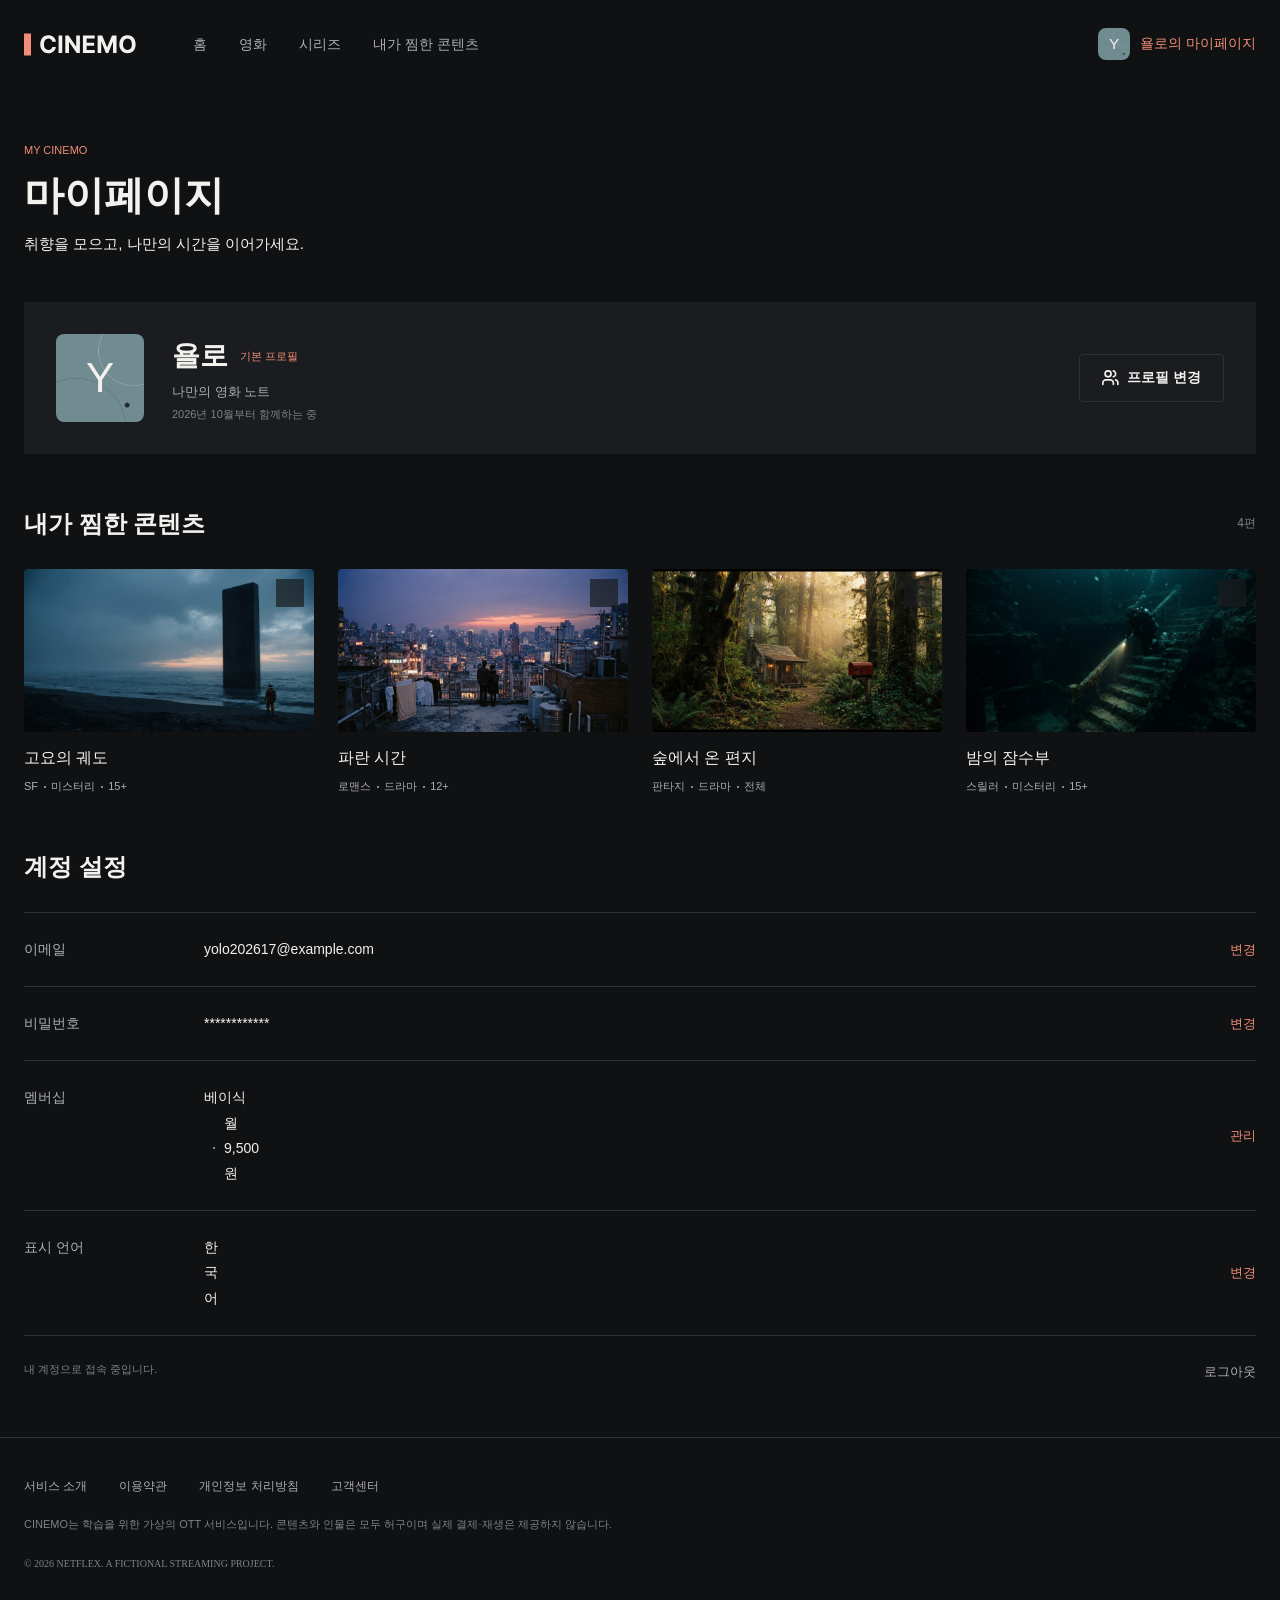
==== commit cedf697e: "체크박스 모서리 굴림, 헤더 모양 조정" ====
--- a/mypage.html
+++ b/mypage.html
@@ -10,47 +10,45 @@
   <body class="mypage-sellection">
     <header class="header">
       <section class="brand-and-navigation">
-        <div class="logo-and-nav">
-          <div class="netflex-identity">
-            <h1 class="wordmark">
-              <a href="./index.html">
-                <svg
-                  class="brand-mark"
-                  width="113"
-                  height="29"
-                  viewBox="0 0 113 29"
-                  fill="none"
-                  xmlns="http://www.w3.org/2000/svg"
-                >
-                  <g clip-path="url(#clip0_2_7727)">
-                    <rect y="3.5" width="7" height="22" fill="#F28D77" />
-                    <path
-                      d="M31.9176 11.6562H28.1847C28.1165 11.1733 27.9773 10.7443 27.767 10.3693C27.5568 9.98864 27.2869 9.66477 26.9574 9.39773C26.6278 9.13068 26.2472 8.92614 25.8153 8.78409C25.3892 8.64205 24.9261 8.57102 24.4261 8.57102C23.5227 8.57102 22.7358 8.79545 22.0653 9.24432C21.3949 9.6875 20.875 10.3352 20.5057 11.1875C20.1364 12.0341 19.9517 13.0625 19.9517 14.2727C19.9517 15.517 20.1364 16.5625 20.5057 17.4091C20.8807 18.2557 21.4034 18.8949 22.0739 19.3267C22.7443 19.7585 23.5199 19.9744 24.4006 19.9744C24.8949 19.9744 25.3523 19.9091 25.7727 19.7784C26.1989 19.6477 26.5767 19.4574 26.9062 19.2074C27.2358 18.9517 27.5085 18.642 27.7244 18.2784C27.946 17.9148 28.0994 17.5 28.1847 17.0341L31.9176 17.0511C31.821 17.8523 31.5795 18.625 31.1932 19.3693C30.8125 20.108 30.2983 20.7699 29.6506 21.3551C29.0085 21.9347 28.2415 22.3949 27.3494 22.7358C26.4631 23.071 25.4602 23.2386 24.3409 23.2386C22.7841 23.2386 21.392 22.8864 20.1648 22.1818C18.9432 21.4773 17.9773 20.4574 17.267 19.1222C16.5625 17.7869 16.2102 16.1705 16.2102 14.2727C16.2102 12.3693 16.5682 10.75 17.2841 9.41477C18 8.07955 18.9716 7.0625 20.1989 6.36364C21.4261 5.65909 22.8068 5.30682 24.3409 5.30682C25.3523 5.30682 26.2898 5.44886 27.1534 5.73295C28.0227 6.01705 28.7926 6.43182 29.4631 6.97727C30.1335 7.51704 30.679 8.17898 31.0994 8.96307C31.5256 9.74716 31.7983 10.6449 31.9176 11.6562ZM38.2543 5.54545V23H34.5639V5.54545H38.2543ZM55.8899 5.54545V23H52.7024L45.1087 12.0142H44.9808V23H41.2905V5.54545H44.5291L52.0632 16.5227H52.2166V5.54545H55.8899ZM58.9389 23V5.54545H70.7003V8.58807H62.6293V12.7472H70.0952V15.7898H62.6293V19.9574H70.7344V23H58.9389ZM73.6342 5.54545H78.1854L82.9922 17.2727H83.1967L88.0035 5.54545H92.5547V23H88.9751V11.6392H88.8303L84.3132 22.9148H81.8757L77.3587 11.5966H77.2138V23H73.6342V5.54545ZM111.635 14.2727C111.635 16.1761 111.274 17.7955 110.553 19.1307C109.837 20.4659 108.859 21.4858 107.621 22.1903C106.388 22.8892 105.001 23.2386 103.462 23.2386C101.911 23.2386 100.518 22.8864 99.2855 22.1818C98.0526 21.4773 97.0781 20.4574 96.3622 19.1222C95.6463 17.7869 95.2884 16.1705 95.2884 14.2727C95.2884 12.3693 95.6463 10.75 96.3622 9.41477C97.0781 8.07955 98.0526 7.0625 99.2855 6.36364C100.518 5.65909 101.911 5.30682 103.462 5.30682C105.001 5.30682 106.388 5.65909 107.621 6.36364C108.859 7.0625 109.837 8.07955 110.553 9.41477C111.274 10.75 111.635 12.3693 111.635 14.2727ZM107.893 14.2727C107.893 13.0398 107.709 12 107.339 11.1534C106.976 10.3068 106.462 9.66477 105.797 9.22727C105.132 8.78977 104.354 8.57102 103.462 8.57102C102.57 8.57102 101.791 8.78977 101.126 9.22727C100.462 9.66477 99.9446 10.3068 99.5753 11.1534C99.2116 12 99.0298 13.0398 99.0298 14.2727C99.0298 15.5057 99.2116 16.5455 99.5753 17.392C99.9446 18.2386 100.462 18.8807 101.126 19.3182C101.791 19.7557 102.57 19.9744 103.462 19.9744C104.354 19.9744 105.132 19.7557 105.797 19.3182C106.462 18.8807 106.976 18.2386 107.339 17.392C107.709 16.5455 107.893 15.5057 107.893 14.2727Z"
-                      fill="#F3F1ED"
-                    />
-                  </g>
-                  <defs>
-                    <clipPath id="clip0_2_7727">
-                      <rect width="113" height="29" fill="white" />
-                    </clipPath>
-                  </defs>
-                </svg>
-              </a>
-            </h1>
-          </div>
-          <nav class="primary-navigation">
-            <ul>
-              <li><a href="./index.html" class="navigation-link">홈</a></li>
-              <li><a href="#" class="navigation-link">영화</a></li>
-              <li><a href="#" class="navigation-link">시리즈</a></li>
-              <li>
-                <a href="./mypage.html" class="navigation-link"
-                  >내가 찜한 콘텐츠</a
-                >
-              </li>
-            </ul>
-          </nav>
-        </div>
+        <div class="netflex-identity">
+          <h1 class="wordmark">
+            <a href="./index.html">
+              <svg
+                class="brand-mark"
+                width="113"
+                height="29"
+                viewBox="0 0 113 29"
+                fill="none"
+                xmlns="http://www.w3.org/2000/svg"
+              >
+                <g clip-path="url(#clip0_2_7727)">
+                  <rect y="3.5" width="7" height="22" fill="#F28D77" />
+                  <path
+                    d="M31.9176 11.6562H28.1847C28.1165 11.1733 27.9773 10.7443 27.767 10.3693C27.5568 9.98864 27.2869 9.66477 26.9574 9.39773C26.6278 9.13068 26.2472 8.92614 25.8153 8.78409C25.3892 8.64205 24.9261 8.57102 24.4261 8.57102C23.5227 8.57102 22.7358 8.79545 22.0653 9.24432C21.3949 9.6875 20.875 10.3352 20.5057 11.1875C20.1364 12.0341 19.9517 13.0625 19.9517 14.2727C19.9517 15.517 20.1364 16.5625 20.5057 17.4091C20.8807 18.2557 21.4034 18.8949 22.0739 19.3267C22.7443 19.7585 23.5199 19.9744 24.4006 19.9744C24.8949 19.9744 25.3523 19.9091 25.7727 19.7784C26.1989 19.6477 26.5767 19.4574 26.9062 19.2074C27.2358 18.9517 27.5085 18.642 27.7244 18.2784C27.946 17.9148 28.0994 17.5 28.1847 17.0341L31.9176 17.0511C31.821 17.8523 31.5795 18.625 31.1932 19.3693C30.8125 20.108 30.2983 20.7699 29.6506 21.3551C29.0085 21.9347 28.2415 22.3949 27.3494 22.7358C26.4631 23.071 25.4602 23.2386 24.3409 23.2386C22.7841 23.2386 21.392 22.8864 20.1648 22.1818C18.9432 21.4773 17.9773 20.4574 17.267 19.1222C16.5625 17.7869 16.2102 16.1705 16.2102 14.2727C16.2102 12.3693 16.5682 10.75 17.2841 9.41477C18 8.07955 18.9716 7.0625 20.1989 6.36364C21.4261 5.65909 22.8068 5.30682 24.3409 5.30682C25.3523 5.30682 26.2898 5.44886 27.1534 5.73295C28.0227 6.01705 28.7926 6.43182 29.4631 6.97727C30.1335 7.51704 30.679 8.17898 31.0994 8.96307C31.5256 9.74716 31.7983 10.6449 31.9176 11.6562ZM38.2543 5.54545V23H34.5639V5.54545H38.2543ZM55.8899 5.54545V23H52.7024L45.1087 12.0142H44.9808V23H41.2905V5.54545H44.5291L52.0632 16.5227H52.2166V5.54545H55.8899ZM58.9389 23V5.54545H70.7003V8.58807H62.6293V12.7472H70.0952V15.7898H62.6293V19.9574H70.7344V23H58.9389ZM73.6342 5.54545H78.1854L82.9922 17.2727H83.1967L88.0035 5.54545H92.5547V23H88.9751V11.6392H88.8303L84.3132 22.9148H81.8757L77.3587 11.5966H77.2138V23H73.6342V5.54545ZM111.635 14.2727C111.635 16.1761 111.274 17.7955 110.553 19.1307C109.837 20.4659 108.859 21.4858 107.621 22.1903C106.388 22.8892 105.001 23.2386 103.462 23.2386C101.911 23.2386 100.518 22.8864 99.2855 22.1818C98.0526 21.4773 97.0781 20.4574 96.3622 19.1222C95.6463 17.7869 95.2884 16.1705 95.2884 14.2727C95.2884 12.3693 95.6463 10.75 96.3622 9.41477C97.0781 8.07955 98.0526 7.0625 99.2855 6.36364C100.518 5.65909 101.911 5.30682 103.462 5.30682C105.001 5.30682 106.388 5.65909 107.621 6.36364C108.859 7.0625 109.837 8.07955 110.553 9.41477C111.274 10.75 111.635 12.3693 111.635 14.2727ZM107.893 14.2727C107.893 13.0398 107.709 12 107.339 11.1534C106.976 10.3068 106.462 9.66477 105.797 9.22727C105.132 8.78977 104.354 8.57102 103.462 8.57102C102.57 8.57102 101.791 8.78977 101.126 9.22727C100.462 9.66477 99.9446 10.3068 99.5753 11.1534C99.2116 12 99.0298 13.0398 99.0298 14.2727C99.0298 15.5057 99.2116 16.5455 99.5753 17.392C99.9446 18.2386 100.462 18.8807 101.126 19.3182C101.791 19.7557 102.57 19.9744 103.462 19.9744C104.354 19.9744 105.132 19.7557 105.797 19.3182C106.462 18.8807 106.976 18.2386 107.339 17.392C107.709 16.5455 107.893 15.5057 107.893 14.2727Z"
+                    fill="#F3F1ED"
+                  />
+                </g>
+                <defs>
+                  <clipPath id="clip0_2_7727">
+                    <rect width="113" height="29" fill="white" />
+                  </clipPath>
+                </defs>
+              </svg>
+            </a>
+          </h1>
+        </div>
+        <nav class="primary-navigation">
+          <ul>
+            <li><a href="./index.html" class="navigation-link">홈</a></li>
+            <li><a href="#" class="navigation-link">영화</a></li>
+            <li><a href="#" class="navigation-link">시리즈</a></li>
+            <li>
+              <a href="./mypage.html" class="navigation-link"
+                >내가 찜한 콘텐츠</a
+              >
+            </li>
+          </ul>
+        </nav>
         <div>
           <a href="./mypage.html" class="my-page-link">
             <span class="avatar-y">Y</span>
@@ -59,18 +57,6 @@
           </a>
         </div>
       </section>
-
-      <!-- 모바일일때 내려가는 걸로 구현 -->
-      <!-- <nav class="mobile-navigation">
-        <ul>
-          <li><a href="./index.html" class="navigation-link">홈</a></li>
-          <li><a href="#" class="navigation-link">영화</a></li>
-          <li><a href="#" class="navigation-link">시리즈</a></li>
-          <li>
-            <a href="./mypage.html" class="navigation-link">내가 찜한 콘텐츠</a>
-          </li>
-        </ul>
-      </nav> -->
     </header>
     <main class="my-page-content">
       <section class="page-introduction">
--- a/styles/style.css
+++ b/styles/style.css
@@ -89,9 +89,10 @@
 .brand-and-navigation {
   width: 100%;
   height: fit-content;
-  display: flex;
-  align-items: center;
-  gap: 56px;
+  display: grid;
+  grid-template-columns: auto 1fr auto;
+  align-items: center;
+  gap: 30px 56px;
 }
 
 .netflex-identity {
@@ -497,7 +498,6 @@
 .page-title {
   font-weight: bold;
   font-size: 40px;
-  height: 48px;
   margin: 0;
 }
 
@@ -554,12 +554,6 @@
 }
 .page-introduction .page-title {
   font-size: var(--fontsize-dt-title);
-}
-.page-introduction .description {
-  color: var(--se-color);
-  font-size: 15px;
-  font-weight: 400;
-  line-height: 170%;
 }
 
 .user-profile-panel {
@@ -754,20 +748,77 @@
   background-color: #101113;
 }
 
-.profile-img {
+.profile-image {
   position: relative;
-  display: inline-block;
+  display: flex;
+  justify-content: center;
+  align-items: center;
   width: 152px;
   height: 152px;
   margin-bottom: 16px;
-}
-
-.profile-card img {
-  width: 100%;
-  height: 100%;
-  object-fit: cover;
   border-radius: 4px;
-  margin-bottom: 0;
+  background-size: cover;
+  background-position: center;
+  background-repeat: no-repeat;
+}
+.profile-y {
+  /* position: relative;
+  display: flex;
+  justify-content: center;
+  align-items: center;
+  width: 152px;
+  height: 152px;
+  margin-bottom: 16px;
+  border-radius: 4px;
+  background-size: cover;
+  background-position: center;
+  background-repeat: no-repeat; */
+  background-image: url(../assets/avatar/Avatar-s.png);
+}
+
+.profile-j {
+  /* position: relative;
+  display: flex;
+  justify-content: center;
+  align-items: center;
+  width: 152px;
+  height: 152px;
+  margin-bottom: 16px;
+  border-radius: 4px;
+  background-size: cover;
+  background-position: center;
+  background-repeat: no-repeat; */
+  background-image: url(../assets/avatar/Avatar-j.png);
+}
+
+.profile-m {
+  /* position: relative;
+  display: flex;
+  justify-content: center;
+  align-items: center;
+  width: 152px;
+  height: 152px;
+  margin-bottom: 16px;
+  border-radius: 4px;
+  background-size: cover;
+  background-position: center;
+  background-repeat: no-repeat; */
+  background-image: url(../assets/avatar/Avatar-m.png);
+}
+
+.profile-g {
+  /* position: relative;
+  display: flex;
+  justify-content: center;
+  align-items: center;
+  width: 152px;
+  height: 152px;
+  margin-bottom: 16px;
+  border-radius: 4px;
+  background-size: cover;
+  background-position: center;
+  background-repeat: no-repeat; */
+  background-image: url(../assets/avatar/Avatar-g.png);
 }
 
 .img-text {
@@ -917,29 +968,22 @@
     display: flex;
     flex-direction: column;
     align-items: flex-start;
-    padding: 0 24px;
+    padding: 20px 24px;
     min-width: 320px;
     /* height: 120px; */
     gap: 0;
   }
 
   .brand-and-navigation {
-    height: 120px;
-    justify-content: space-between;
-  }
-  .logo-and-nav {
-    flex-direction: column;
-    align-items: start;
-    gap: 20px;
-  }
-  .mobile-navigation ul {
-    height: 17px;
-    display: flex;
-    align-items: center;
-    gap: 24px;
-    flex-grow: 1;
-    /* line-height: normal; */
-    white-space: nowrap;
+    grid-template-columns: 1fr 1fr;
+  }
+
+  .primary-navigation {
+    order: 1;
+  }
+
+  .avatar-y {
+    margin-left: auto;
   }
   /*profile-header*/
   .profile-link {
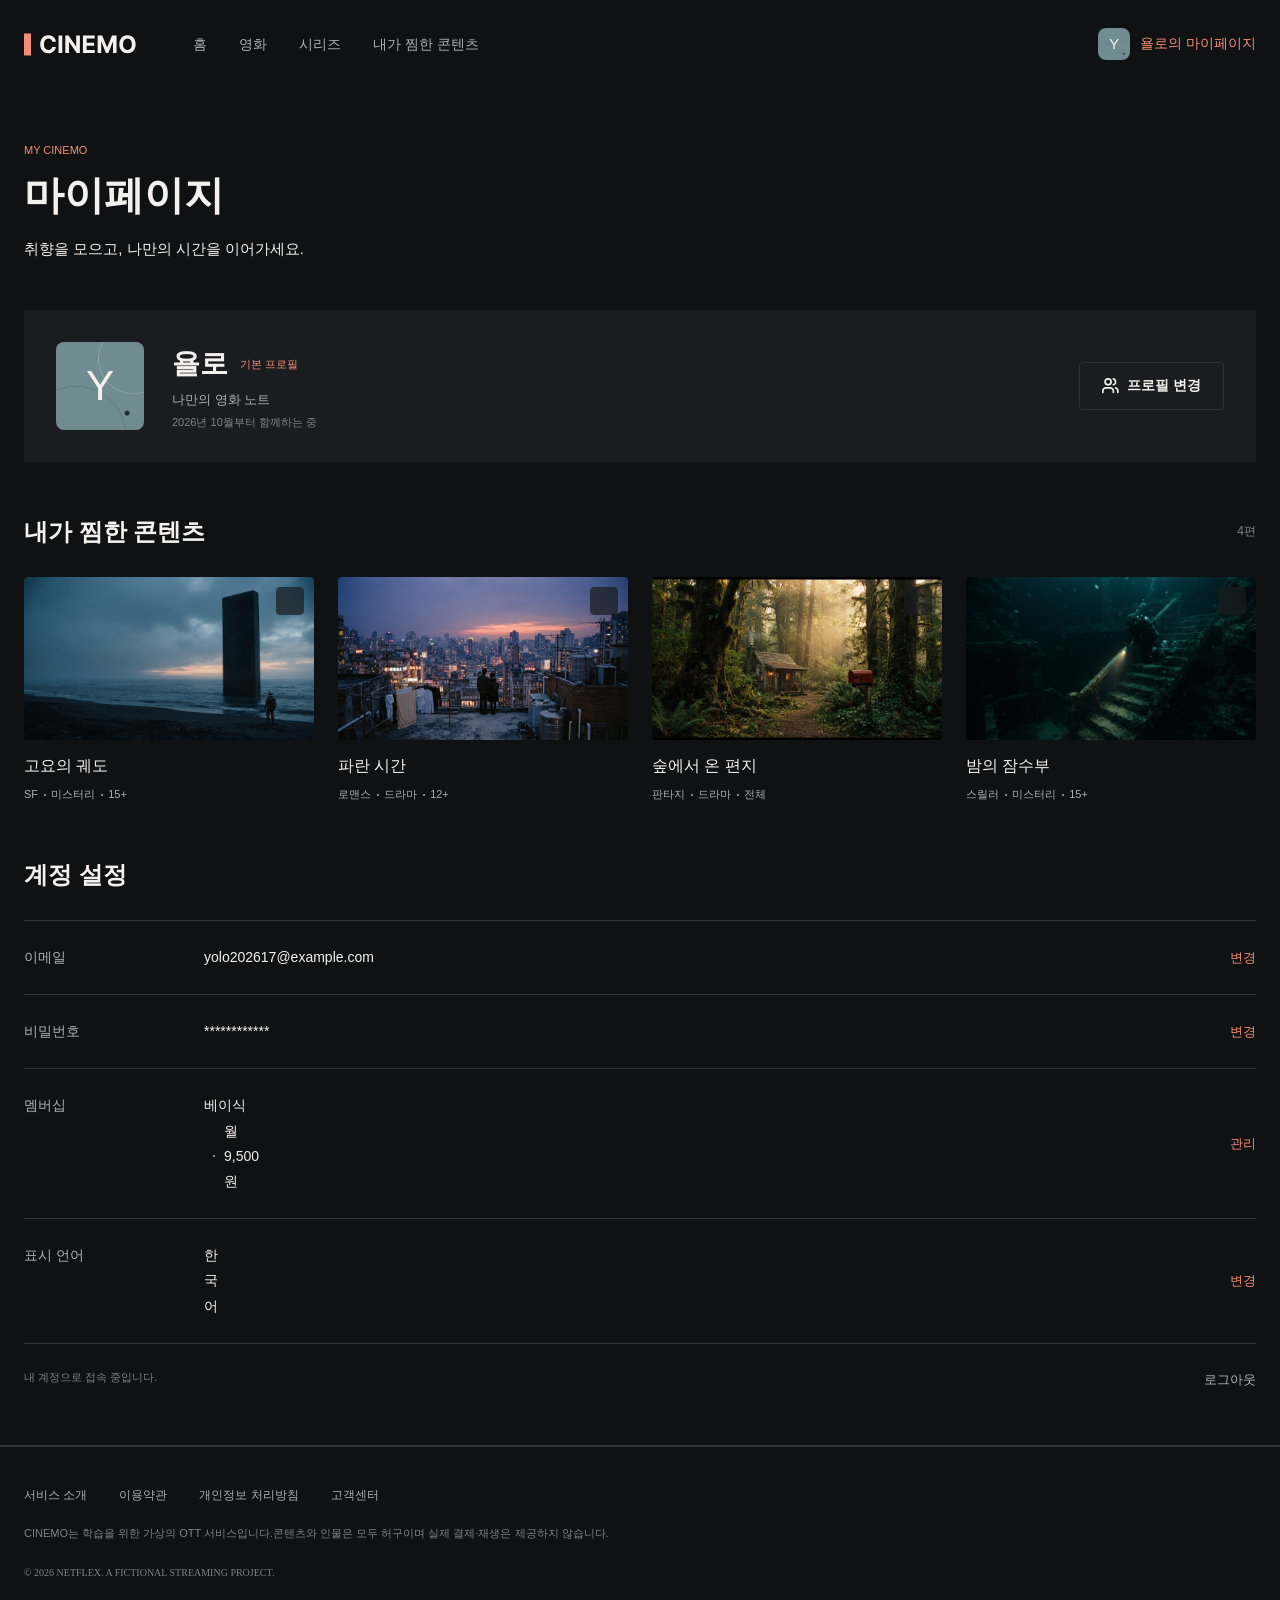
==== commit a9bff956: "footer br, html heading, 헤더 그리드에서 플렉스로 변경" ====
--- a/mypage.html
+++ b/mypage.html
@@ -102,7 +102,7 @@
 
       <section class="saved-content">
         <div class="section-heading">
-          <h2 class="title">내가 찜한 콘텐츠</h2>
+          <h3 class="title">내가 찜한 콘텐츠</h3>
           <p class="section-note">4편</p>
         </div>
         <div class="saved-content-grid">
@@ -140,7 +140,7 @@
             </div>
 
             <div class="content-details">
-              <p class="title">고요의 궤도</p>
+              <h4 class="title">고요의 궤도</h4>
               <p class="metadata">
                 <span class="deco-dot">SF</span>
                 <span class="deco-dot">미스터리</span>
@@ -183,7 +183,7 @@
             </div>
 
             <div class="content-details">
-              <p class="title">파란 시간</p>
+              <h4 class="title">파란 시간</h4>
               <p class="metadata">
                 <span class="deco-dot">로맨스</span>
                 <span class="deco-dot">드라마</span>
@@ -225,7 +225,7 @@
               </label>
             </div>
             <div class="content-details">
-              <p class="title">숲에서 온 편지</p>
+              <h4 class="title">숲에서 온 편지</h4>
               <p class="metadata">
                 <span class="deco-dot">판타지</span>
                 <span class="deco-dot">드라마</span>
@@ -267,7 +267,7 @@
               </label>
             </div>
             <div class="content-details">
-              <p class="title">밤의 잠수부</p>
+              <h4 class="title">밤의 잠수부</h4>
               <p class="metadata">
                 <span class="deco-dot">스릴러</span>
                 <span class="deco-dot">미스터리</span>
@@ -280,7 +280,7 @@
 
       <section class="account-settings">
         <div class="section-heading">
-          <h2 class="title">계정 설정</h2>
+          <h3 class="title">계정 설정</h3>
         </div>
 
         <div class="settings-list">
@@ -328,27 +328,26 @@
     </main>
 
     <footer>
-      <div class="footer">
-        <section class="footer-navigation">
-          <p class="footer-link">서비스 소개</p>
-          <p class="footer-link">이용약관</p>
-          <p class="footer-link">개인정보 처리방침</p>
-          <p class="footer-link">고객센터</p>
-        </section>
-        <section>
+      <footer>
+        <div class="footer">
+          <nav class="footer-navigation">
+            <a href="#" class="footer-link">서비스 소개</a>
+            <a href="#" class="footer-link">이용약관</a>
+            <a href="#" class="footer-link">개인정보 처리방침</a>
+            <a href="#" class="footer-link">고객센터</a>
+          </nav>
           <p class="project-notice">
-            CINEMO는 학습을 위한 가상의 OTT 서비스입니다.<br
-              class="br-mobile"
-            />
-            콘텐츠와 인물은 모두 허구이며 실제 결제·재생은 제공하지 않습니다.
+            <span>CINEMO는 학습을 위한 가상의 OTT 서비스입니다.</span>
+            <span
+              >콘텐츠와 인물은 모두 허구이며 실제 결제·재생은 제공하지
+              않습니다.</span
+            >
           </p>
-        </section>
-        <section>
           <p class="copyright">
             © 2026 NETFLEX. A FICTIONAL STREAMING PROJECT.
           </p>
-        </section>
-      </div>
+        </div>
+      </footer>
     </footer>
   </body>
 </html>
--- a/styles/style.css
+++ b/styles/style.css
@@ -47,11 +47,9 @@
 
 body {
   width: 100%;
-  height: 900px;
-  margin: 0;
   background: var(--background-color);
   color: var(--tx-color);
-  font-family: Inter, "Noto Sans KR", "Apple SD Gothic Neo", Arial, sans-serif;
+  font-family: "Noto Sans KR", sans-serif;
   font-size: var(--fontsize-dt-main);
   line-height: var(--lineheight);
 }
@@ -89,8 +87,8 @@
 .brand-and-navigation {
   width: 100%;
   height: fit-content;
-  display: grid;
-  grid-template-columns: auto 1fr auto;
+  display: flex;
+  flex-wrap: wrap;
   align-items: center;
   gap: 30px 56px;
 }
@@ -493,12 +491,14 @@
   font-weight: normal;
   font-size: 10px;
   margin: 0;
+  line-height: normal;
 }
 
 .page-title {
   font-weight: bold;
   font-size: 40px;
   margin: 0;
+  line-height: normal;
 }
 
 .description {
@@ -506,6 +506,7 @@
   font-weight: normal;
   font-size: 15px;
   margin: 0;
+  line-height: 180%;
 }
 
 .profile-options {
@@ -670,6 +671,7 @@
   border: 0.3px solid #1a1c1f;
   background-color: #1a1c1f;
   opacity: 0.7;
+  border-radius: 4px;
 }
 input + label {
   display: none;
@@ -920,6 +922,7 @@
   line-height: normal;
 }
 .project-notice {
+  display: flex;
   font-family: Noto-Sans-KR, sans-serif;
   font-size: 11px;
   font-weight: normal;
@@ -975,16 +978,14 @@
   }
 
   .brand-and-navigation {
-    grid-template-columns: 1fr 1fr;
+    justify-content: space-between;
   }
 
   .primary-navigation {
+    width: 100vw;
     order: 1;
   }
 
-  .avatar-y {
-    margin-left: auto;
-  }
   /*profile-header*/
   .profile-link {
     display: none;
@@ -1125,6 +1126,7 @@
 
   /*profile-page*/
   .profile-selection {
+    min-height: 717px;
     padding: 56px 24px;
     gap: 40px;
   }
@@ -1144,23 +1146,31 @@
 
   .profile-options {
     display: grid;
+    justify-content: center;
+    align-items: center;
     grid-template-columns: repeat(2, 1fr);
     gap: 28px 32px;
-    width: 342px;
-    height: 376px;
-  }
-
-  .profile-img {
+  }
+
+  /* .profile-y,
+  .profile-j,
+  .profile-m,
+  .profile-g {
     position: relative;
     display: inline-block;
     width: 136px;
     height: 136px;
     margin-bottom: 16px;
-  }
-
-  .profile-card img {
-    width: 100%;
-    height: 100%;
+  } */
+  .profile-image {
+    position: relative;
+    display: inline-block;
+    width: 136px;
+    height: 136px;
+  }
+  .profile-card {
+    width: 136px;
+    height: 174px;
     object-fit: cover;
     border-radius: 4px;
     margin-bottom: 0;
@@ -1170,18 +1180,13 @@
     font-family: Inter, sans-serif;
     font-size: 65.28px;
     font-weight: normal;
-    position: absolute;
+    /* position: absolute;
     top: 50%;
     left: 50%;
-    transform: translate(-50%, -50%);
+    transform: translate(-50%, -50%); */
     display: flex;
     justify-content: center;
     align-items: center;
-  }
-
-  .profile-card img {
-    width: 136px;
-    height: 136px;
   }
 
   .profile-card .name {
@@ -1234,6 +1239,7 @@
     font-weight: normal;
     color: #7e8289;
     line-height: 180%;
+    flex-direction: column;
   }
 
   .copyright {
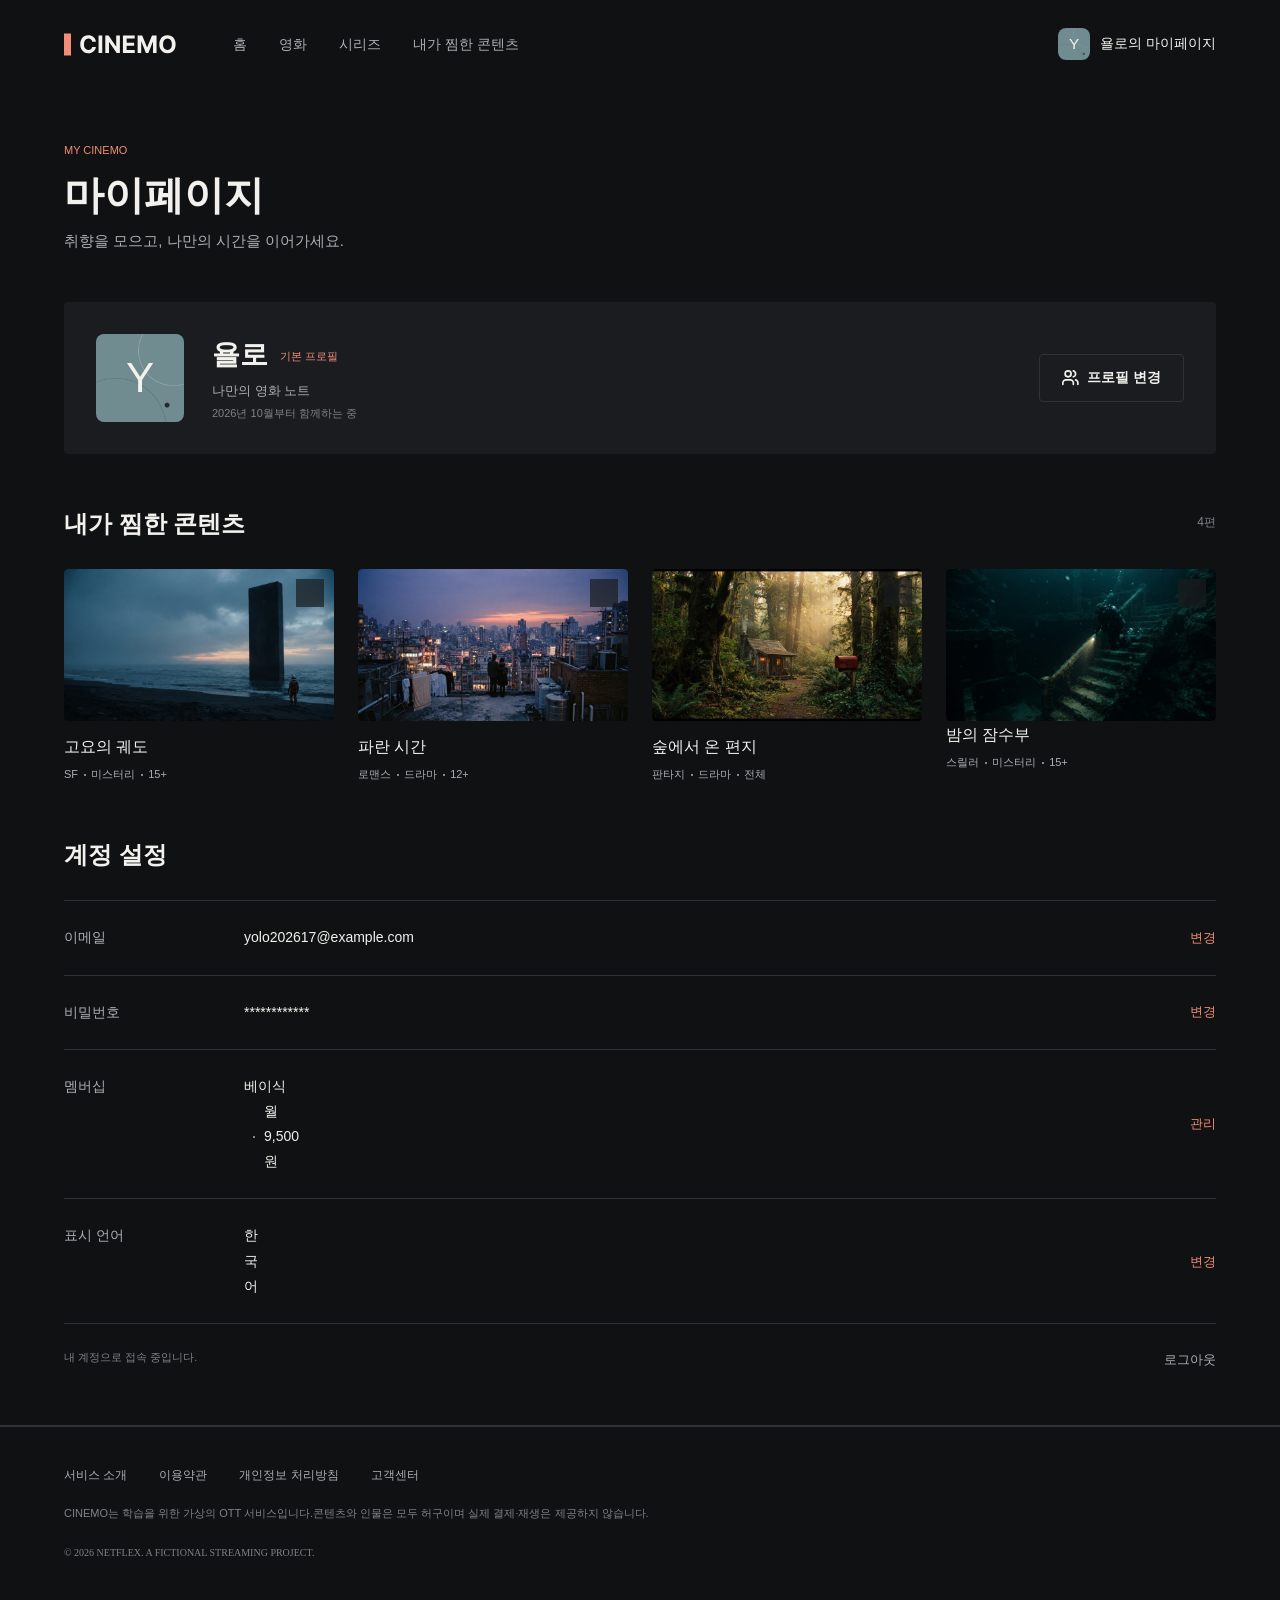
==== commit 64976411: "패딩 교정 및 이미지 박스 / 마이페이지 패널 모서리 굴림" ====
--- a/mypage.html
+++ b/mypage.html
@@ -108,6 +108,7 @@
         <div class="saved-content-grid">
           <div class="content-card">
             <div class="artwork-container">
+              <div class="artbox">
               <img
                 class="artwork"
                 src="./assets/img/quiet-orbit.png"
@@ -137,6 +138,7 @@
                   />
                 </svg>
               </label>
+              </div>
             </div>
 
             <div class="content-details">
@@ -151,7 +153,8 @@
 
           <div class="content-card">
             <div class="artwork-container">
-              <img
+              <div class="artbox">
+                              <img
                 class="artwork"
                 src="./assets/img/blue-hour.png"
                 alt="해질녘 어느 건물의 옥상에서 도시의 전경을 바라보는 남녀"
@@ -180,6 +183,7 @@
                   />
                 </svg>
               </label>
+              </div>
             </div>
 
             <div class="content-details">
@@ -194,6 +198,7 @@
 
           <div class="content-card">
             <div class="artwork-container">
+              <div class="artbox">
               <img
                 class="artwork"
                 src="./assets/img/forest-letter.png"
@@ -223,6 +228,7 @@
                   />
                 </svg>
               </label>
+              </div>
             </div>
             <div class="content-details">
               <h4 class="title">숲에서 온 편지</h4>
@@ -236,6 +242,8 @@
 
           <div class="content-card">
             <div class="artwork-container">
+              <div class="artbox">
+                <div class="artbox">
               <img
                 class="artwork"
                 src="./assets/img/night-diver.png"
@@ -265,6 +273,7 @@
                   />
                 </svg>
               </label>
+              </div>
             </div>
             <div class="content-details">
               <h4 class="title">밤의 잠수부</h4>
@@ -283,24 +292,24 @@
           <h3 class="title">계정 설정</h3>
         </div>
 
-        <div class="settings-list">
-          <div class="account-setting-row">
+        <ul class="settings-list">
+          <li class="account-setting-row">
             <div class="setting-details">
               <p class="setting-label">이메일</p>
               <p class="setting-value">yolo202617@example.com</p>
             </div>
             <a href="#" class="setting-action">변경</a>
-          </div>
-
-          <div class="account-setting-row">
+          </li>
+
+          <li class="account-setting-row">
             <div class="setting-details">
               <p class="setting-label">비밀번호</p>
               <p class="setting-value">************</p>
             </div>
             <a href="#" class="setting-action">변경</a>
-          </div>
-
-          <div class="account-setting-row">
+          </li>
+
+          <li class="account-setting-row">
             <div class="setting-details">
               <p class="setting-label">멤버십</p>
               <p class="setting-value">
@@ -309,16 +318,16 @@
               </p>
             </div>
             <a href="#" class="setting-action">관리</a>
-          </div>
-
-          <div class="account-setting-row">
+          </li>
+
+          <li class="account-setting-row">
             <div class="setting-details">
               <p class="setting-label">표시 언어</p>
               <p class="setting-value">한국어</p>
             </div>
             <a href="#" class="setting-action">변경</a>
-          </div>
-        </div>
+          </li>
+        </ul>
 
         <div class="session-actions">
           <p class="session-note">내 계정으로 접속 중입니다.</p>
--- a/styles/style.css
+++ b/styles/style.css
@@ -58,10 +58,6 @@
   white-space: nowrap;
 }
 
-.br-mobile {
-  display: none;
-}
-
 /*Header*/
 .header {
   max-width: 1440px;
@@ -69,7 +65,7 @@
   /* height: 88px; */
   display: flex;
   align-items: center;
-  padding: 28px 24px;
+  padding: 28px 64px;
   gap: 56px;
   line-height: normal;
 }
@@ -88,9 +84,9 @@
   width: 100%;
   height: fit-content;
   display: flex;
-  flex-wrap: wrap;
-  align-items: center;
-  gap: 30px 56px;
+  flex-wrap: nowrap;
+  align-items: center;
+  gap: 56px;
 }
 
 .netflex-identity {
@@ -128,13 +124,9 @@
   font-weight: normal;
   font-size: 14px;
   color: #acaeb3;
-}
-
-.navigation-link:hover,
-.navigation-link:focus-visible {
-  color: var(--tx-color);
-  font-weight: 700;
-}
+  transition-duration: 0.3s;
+}
+
 .my-page-link {
   /* width: 149px; */
   height: 32px;
@@ -144,6 +136,7 @@
   text-align: center;
   gap: 10px;
   white-space: nowrap;
+  transition-duration: 0.3s;
 }
 
 .header-img {
@@ -186,6 +179,16 @@
   font-size: 14px;
   line-height: normal;
   color: #f3f1ed;
+  transition-duration: 0.3s;
+}
+
+.profile-link:hover,
+.my-page-link:focus-within .profile-link,
+.content-card:hover .title,
+.content-card:focus-within .title,
+.navigation-link:hover,
+.navigation-link:focus-within {
+  color: #f28d77;
 }
 
 /*mainpage-hero*/
@@ -224,7 +227,7 @@
   top: 50%;
   left: 50%;
   transform: translate(-50%, -50%);
-  padding: 0 24px;
+  padding: 0 64px;
 }
 .featured-story {
   width: 540px;
@@ -341,12 +344,21 @@
   display: inline-flex;
   justify-content: center;
   align-items: center;
-  height: 48px;
+
   padding: 15.5px 22px;
   gap: 8px;
+
   border-radius: 4px;
   font-size: var(--fontsize-button);
-}
+
+  transition: transform 200ms ease-in-out;
+}
+
+.film-actions button:hover,
+.film-actions button:focus-visible {
+  transform: scale(1.05);
+}
+
 .button-detail {
   background-color: var(--wc-color);
   color: var(--tx-bt-pr-color);
@@ -371,7 +383,7 @@
   display: flex;
   flex-direction: column;
   margin: 0 auto;
-  padding: 16px 24px 24px;
+  padding: 16px 64px 24px;
   gap: 48px;
   line-height: normal;
 }
@@ -438,12 +450,25 @@
   gap: 12px;
   flex-shrink: 0;
 }
+.artbox {
+  border-radius: 4px;
+  overflow: hidden;
+}
 .content-card .artwork {
   width: 330px;
   aspect-ratio: 16/9;
   border-radius: 4px;
-}
-
+  transform-origin: center;
+  transition: transform 200ms ease-in-out;
+}
+.content-card:hover .artwork,
+.content-card:focus-within .artwork {
+  transform: scale(1.05);
+}
+
+.content-card .title {
+  transition: transform 200ms ease-in-out;
+}
 .content-details {
   display: flex;
   flex-direction: column;
@@ -497,6 +522,7 @@
 .page-title {
   font-weight: bold;
   font-size: 40px;
+  height: 48px;
   margin: 0;
   line-height: normal;
 }
@@ -528,14 +554,11 @@
 
 /* mypage */
 /*header*/
-.mypage-sellection .profile-link {
-  color: var(--wc-color);
-}
 /*page introduction*/
 .my-page-content {
   max-width: 1440px;
   margin: 0 auto;
-  padding: 56px 24px 54px;
+  padding: 56px 64px 54px;
   display: flex;
   flex-direction: column;
   gap: 48px;
@@ -555,6 +578,12 @@
 }
 .page-introduction .page-title {
   font-size: var(--fontsize-dt-title);
+}
+.page-introduction .description {
+  color: var(--se-color);
+  font-size: 15px;
+  font-weight: 400;
+  line-height: 170%;
 }
 
 .user-profile-panel {
@@ -564,6 +593,7 @@
   background-color: #1a1c1f;
   padding: 32px;
   gap: 32px;
+  border-radius: 4px;
 }
 
 .profile-information {
@@ -634,6 +664,7 @@
   justify-content: center;
   align-items: center;
   gap: 8px;
+  transition-duration: 0.3s;
 }
 
 .btn-profile-edit .label {
@@ -651,7 +682,7 @@
   display: grid;
   grid-template-columns: repeat(4, 1fr);
   gap: 24px;
-  overflow-x: auto;
+  overflow-x: hidden;
 }
 .artwork-container {
   position: relative;
@@ -671,7 +702,6 @@
   border: 0.3px solid #1a1c1f;
   background-color: #1a1c1f;
   opacity: 0.7;
-  border-radius: 4px;
 }
 input + label {
   display: none;
@@ -703,11 +733,11 @@
   padding: 24px 0px;
   gap: 24px;
 }
-.setting-details {
-  display: flex;
-}
 .account-setting-row:first-child {
   border-top: 1px solid var(--bd-color);
+}
+.setting-details {
+  display: flex;
 }
 
 .setting-label {
@@ -726,13 +756,21 @@
   color: var(--wc-color);
   font-size: 13px;
   flex-shrink: 0;
-}
-
+  transition: transform 200ms ease-in-out;
+}
 .session-actions {
   display: flex;
   justify-content: space-between;
 }
-
+.session-actions a {
+  transition: transform 200ms ease-in-out;
+}
+.setting-action:hover,
+.setting-action:focus-within,
+.session-actions a:hover,
+.session-actions a:focus-within {
+  text-decoration: underline;
+}
 .session-note {
   color: #7e8289;
   font-size: 11px;
@@ -750,7 +788,7 @@
   background-color: #101113;
 }
 
-.profile-image {
+.profile-y {
   position: relative;
   display: flex;
   justify-content: center;
@@ -759,12 +797,14 @@
   height: 152px;
   margin-bottom: 16px;
   border-radius: 4px;
+  background-image: url(../assets/avatar/Avatar-s.png);
   background-size: cover;
   background-position: center;
   background-repeat: no-repeat;
 }
-.profile-y {
-  /* position: relative;
+
+.profile-j {
+  position: relative;
   display: flex;
   justify-content: center;
   align-items: center;
@@ -772,14 +812,14 @@
   height: 152px;
   margin-bottom: 16px;
   border-radius: 4px;
+  background-image: url(../assets/avatar/Avatar-j.png);
   background-size: cover;
   background-position: center;
-  background-repeat: no-repeat; */
-  background-image: url(../assets/avatar/Avatar-s.png);
-}
-
-.profile-j {
-  /* position: relative;
+  background-repeat: no-repeat;
+}
+
+.profile-m {
+  position: relative;
   display: flex;
   justify-content: center;
   align-items: center;
@@ -787,14 +827,14 @@
   height: 152px;
   margin-bottom: 16px;
   border-radius: 4px;
+  background-image: url(../assets/avatar/Avatar-m.png);
   background-size: cover;
   background-position: center;
-  background-repeat: no-repeat; */
-  background-image: url(../assets/avatar/Avatar-j.png);
-}
-
-.profile-m {
-  /* position: relative;
+  background-repeat: no-repeat;
+}
+
+.profile-g {
+  position: relative;
   display: flex;
   justify-content: center;
   align-items: center;
@@ -802,25 +842,37 @@
   height: 152px;
   margin-bottom: 16px;
   border-radius: 4px;
+  background-image: url(../assets/avatar/Avatar-g.png);
   background-size: cover;
   background-position: center;
-  background-repeat: no-repeat; */
-  background-image: url(../assets/avatar/Avatar-m.png);
-}
-
+  background-repeat: no-repeat;
+}
+
+.profile-card {
+  transform: scale(1);
+  transition-property: transform;
+  transition-duration: 0.3s;
+  transition-timing-function: ease;
+  transition-delay: 0s;
+}
+
+.profile-y,
+.profile-j,
+.profile-m,
 .profile-g {
-  /* position: relative;
-  display: flex;
-  justify-content: center;
-  align-items: center;
-  width: 152px;
-  height: 152px;
-  margin-bottom: 16px;
-  border-radius: 4px;
-  background-size: cover;
-  background-position: center;
-  background-repeat: no-repeat; */
-  background-image: url(../assets/avatar/Avatar-g.png);
+  transform: scale(1);
+  transition-property: transform;
+  transition-duration: 0.3s;
+  transition-timing-function: ease;
+  transition-delay: 0s;
+}
+
+.profile-card:focus-within,
+.profile-y:hover,
+.profile-j:hover,
+.profile-m:hover,
+.profile-g:hover {
+  transform: scale(1.05);
 }
 
 .img-text {
@@ -880,9 +932,13 @@
   font-size: 14px;
   color: #f3f1ed;
   background-color: transparent;
-}
-
-.button button:hover {
+  transition-duration: 0.3s;
+}
+
+.button button:hover,
+.button button:focus-within,
+.btn-profile-edit:hover,
+.btn-profile-edit:focus-within {
   border-color: #f3f1ed;
   background-color: #acaeb3;
 }
@@ -897,7 +953,7 @@
 
   display: flex;
   flex-direction: column;
-  padding: 40px 24px;
+  padding: 40px 64px;
   gap: 20px;
 }
 
@@ -975,10 +1031,27 @@
     min-width: 320px;
     /* height: 120px; */
     gap: 0;
+    border-bottom: 1px solid #303237;
+  }
+
+  .brand-mark {
+    width: 93px;
+    height: 23px;
+  }
+
+  .navigation-link {
+    font-size: 13px;
   }
 
   .brand-and-navigation {
+    flex-wrap: wrap;
     justify-content: space-between;
+    gap: 20px;
+  }
+  .logo-and-nav {
+    flex-direction: column;
+    align-items: start;
+    gap: 20px;
   }
 
   .primary-navigation {
@@ -1003,7 +1076,9 @@
   .hero-quiet-orbit {
     object-position: 70% center;
   }
-
+  .absolute-part {
+    padding: 0 24px;
+  }
   .featured-story {
     /* width: 100%; */
     width: calc(100vw - 48px);
@@ -1101,13 +1176,6 @@
   .saved-content .section-note {
     display: block;
   }
-  /* .saved-content-grid {
-    grid-template-columns: repeat(2, 1fr);
-    gap: 16px;
-  } */
-  /* .artwork-container .artwork {
-    width: calc((768px - 48px - 12px) / 2);
-  } */
 
   .account-settings {
     gap: 16px;
@@ -1152,7 +1220,7 @@
     gap: 28px 32px;
   }
 
-  /* .profile-y,
+  .profile-y,
   .profile-j,
   .profile-m,
   .profile-g {
@@ -1161,13 +1229,14 @@
     width: 136px;
     height: 136px;
     margin-bottom: 16px;
-  } */
-  .profile-image {
+  }
+  */ .profile-image {
     position: relative;
     display: inline-block;
     width: 136px;
     height: 136px;
   }
+
   .profile-card {
     width: 136px;
     height: 174px;
@@ -1177,7 +1246,6 @@
   }
 
   .img-text {
-    font-family: Inter, sans-serif;
     font-size: 65.28px;
     font-weight: normal;
     /* position: absolute;
@@ -1250,7 +1318,6 @@
     line-height: normal;
   }
 
-  .br-mobile {
-    display: block;
-  }
-}
+  /* .br-mobile {
+    display: block; */
+}
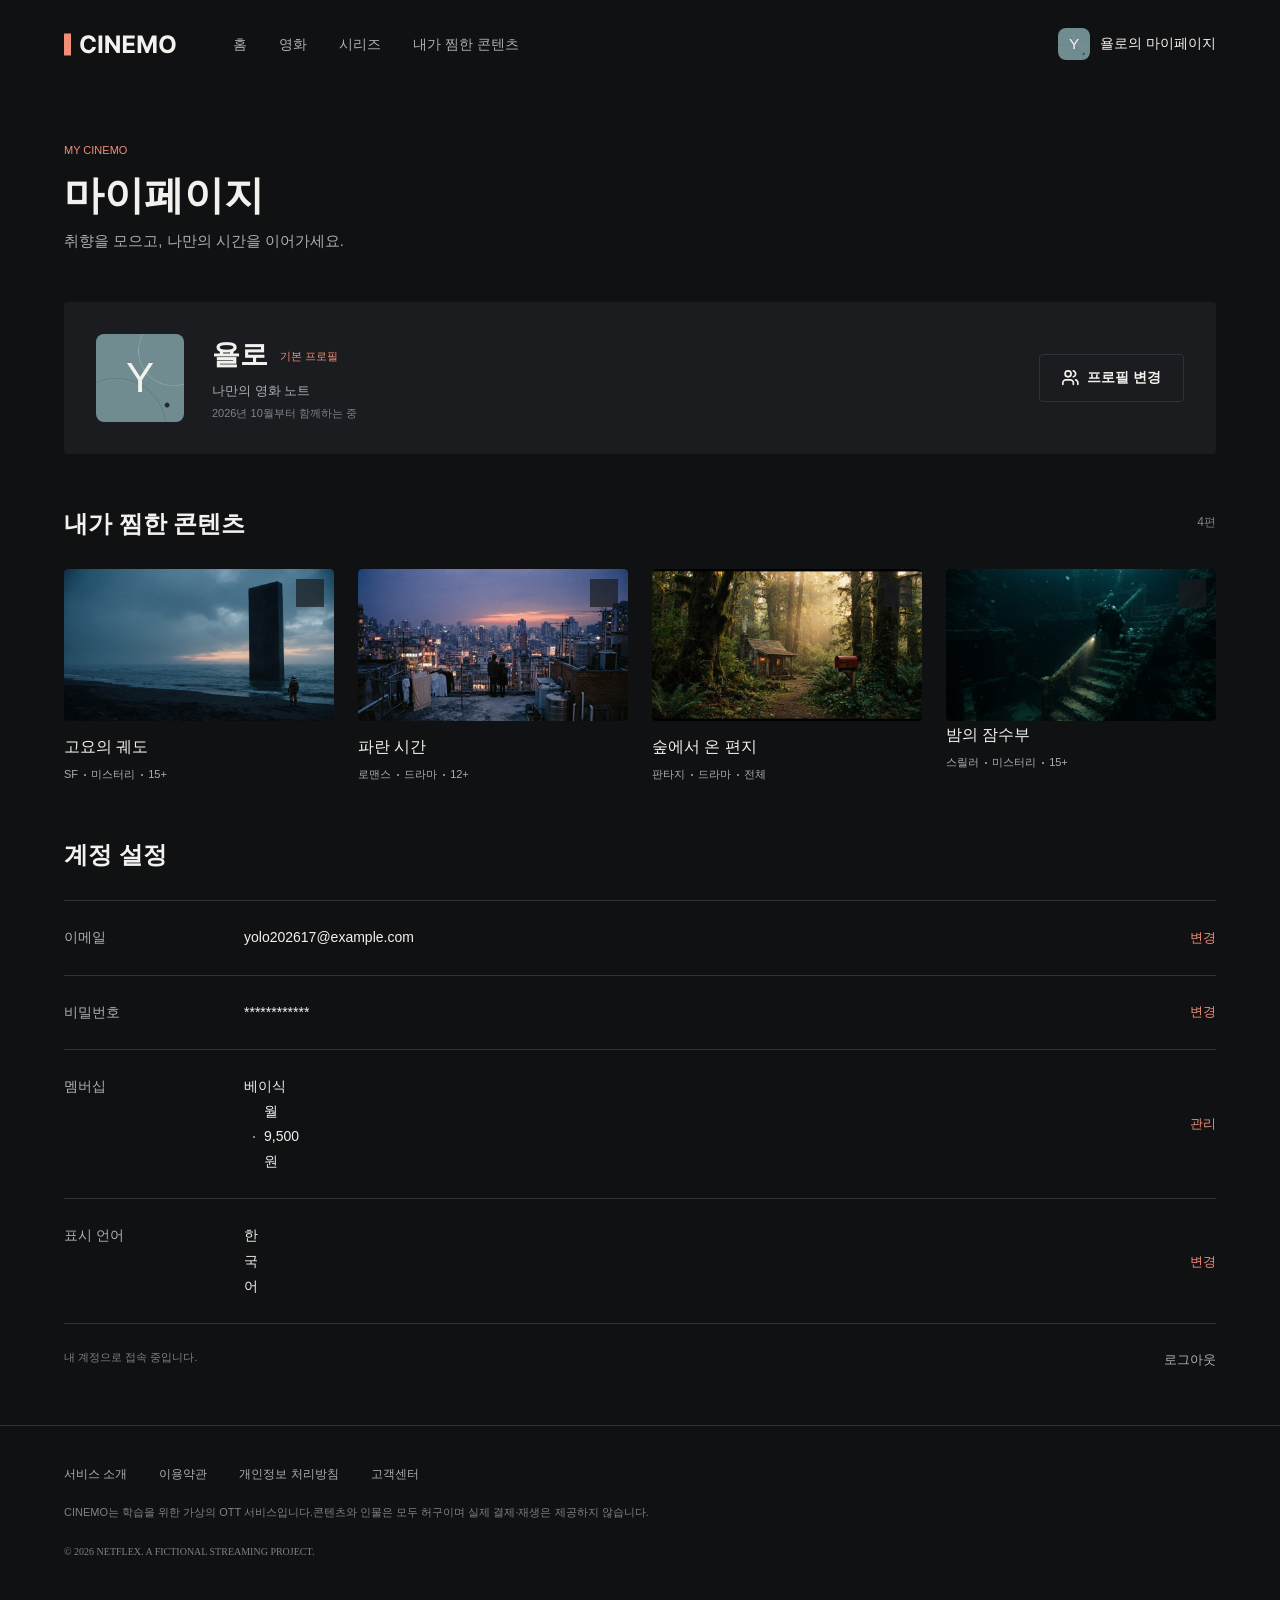
==== commit c72416b3: "마이페이지 접근성 오류 수정" ====
--- a/mypage.html
+++ b/mypage.html
@@ -105,39 +105,40 @@
           <h3 class="title">내가 찜한 콘텐츠</h3>
           <p class="section-note">4편</p>
         </div>
-        <div class="saved-content-grid">
-          <div class="content-card">
+
+        <ul class="saved-content-grid">
+          <li class="content-card">
             <div class="artwork-container">
               <div class="artbox">
-              <img
-                class="artwork"
-                src="./assets/img/quiet-orbit.png"
-                alt="어두운 바닷가에 거대한 비석이 서 있고 그 앞에서 한명의 사람이 바라보고 있다"
-              />
-              <input type="checkbox" id="check-quite-orbit" />
-              <label for="check-quite-orbit">
-                <svg
-                  width="28"
-                  height="28"
-                  viewBox="0 0 28 28"
-                  fill="none"
-                  xmlns="http://www.w3.org/2000/svg"
-                >
-                  <rect
+                <img
+                  class="artwork"
+                  src="./assets/img/quiet-orbit.png"
+                  alt="어두운 바닷가에 거대한 비석이 서 있고 그 앞에서 한명의 사람이 바라보고 있다"
+                />
+                <input type="checkbox" id="check-quite-orbit" />
+                <label for="check-quite-orbit">
+                  <svg
                     width="28"
                     height="28"
-                    rx="4"
-                    fill="#101113"
-                    fill-opacity="0.85098"
-                  />
-                  <path
-                    d="M19.3328 10L12.0002 17.3328L8.66721 13.9997"
-                    stroke-width="1.7"
-                    stroke-linecap="round"
-                    stroke="#F28D77"
-                  />
-                </svg>
-              </label>
+                    viewBox="0 0 28 28"
+                    fill="none"
+                    xmlns="http://www.w3.org/2000/svg"
+                  >
+                    <rect
+                      width="28"
+                      height="28"
+                      rx="4"
+                      fill="#101113"
+                      fill-opacity="0.85098"
+                    />
+                    <path
+                      d="M19.3328 10L12.0002 17.3328L8.66721 13.9997"
+                      stroke-width="1.7"
+                      stroke-linecap="round"
+                      stroke="#F28D77"
+                    />
+                  </svg>
+                </label>
               </div>
             </div>
 
@@ -149,40 +150,40 @@
                 <span class="deco-dot">15+</span>
               </p>
             </div>
-          </div>
-
-          <div class="content-card">
+          </li>
+
+          <li class="content-card">
             <div class="artwork-container">
               <div class="artbox">
-                              <img
-                class="artwork"
-                src="./assets/img/blue-hour.png"
-                alt="해질녘 어느 건물의 옥상에서 도시의 전경을 바라보는 남녀"
-              />
-              <input type="checkbox" id="check-blue-hour" />
-              <label for="check-blue-hour">
-                <svg
-                  width="28"
-                  height="28"
-                  viewBox="0 0 28 28"
-                  fill="none"
-                  xmlns="http://www.w3.org/2000/svg"
-                >
-                  <rect
+                <img
+                  class="artwork"
+                  src="./assets/img/blue-hour.png"
+                  alt="해질녘 어느 건물의 옥상에서 도시의 전경을 바라보는 남녀"
+                />
+                <input type="checkbox" id="check-blue-hour" />
+                <label for="check-blue-hour">
+                  <svg
                     width="28"
                     height="28"
-                    rx="4"
-                    fill="#101113"
-                    fill-opacity="0.85098"
-                  />
-                  <path
-                    d="M19.3328 10L12.0002 17.3328L8.66721 13.9997"
-                    stroke-width="1.7"
-                    stroke-linecap="round"
-                    stroke="#F28D77"
-                  />
-                </svg>
-              </label>
+                    viewBox="0 0 28 28"
+                    fill="none"
+                    xmlns="http://www.w3.org/2000/svg"
+                  >
+                    <rect
+                      width="28"
+                      height="28"
+                      rx="4"
+                      fill="#101113"
+                      fill-opacity="0.85098"
+                    />
+                    <path
+                      d="M19.3328 10L12.0002 17.3328L8.66721 13.9997"
+                      stroke-width="1.7"
+                      stroke-linecap="round"
+                      stroke="#F28D77"
+                    />
+                  </svg>
+                </label>
               </div>
             </div>
 
@@ -194,40 +195,40 @@
                 <span class="deco-dot">12+</span>
               </p>
             </div>
-          </div>
-
-          <div class="content-card">
+          </li>
+
+          <li class="content-card">
             <div class="artwork-container">
               <div class="artbox">
-              <img
-                class="artwork"
-                src="./assets/img/forest-letter.png"
-                alt="울창한 숲 속 오두막에 빛이 내리쬐고 있다."
-              />
-              <input type="checkbox" id="check-forest-letter" />
-              <label for="check-forest-letter">
-                <svg
-                  width="28"
-                  height="28"
-                  viewBox="0 0 28 28"
-                  fill="none"
-                  xmlns="http://www.w3.org/2000/svg"
-                >
-                  <rect
+                <img
+                  class="artwork"
+                  src="./assets/img/forest-letter.png"
+                  alt="울창한 숲 속 오두막에 빛이 내리쬐고 있다."
+                />
+                <input type="checkbox" id="check-forest-letter" />
+                <label for="check-forest-letter">
+                  <svg
                     width="28"
                     height="28"
-                    rx="4"
-                    fill="#101113"
-                    fill-opacity="0.85098"
-                  />
-                  <path
-                    d="M19.3328 10L12.0002 17.3328L8.66721 13.9997"
-                    stroke-width="1.7"
-                    stroke-linecap="round"
-                    stroke="#F28D77"
-                  />
-                </svg>
-              </label>
+                    viewBox="0 0 28 28"
+                    fill="none"
+                    xmlns="http://www.w3.org/2000/svg"
+                  >
+                    <rect
+                      width="28"
+                      height="28"
+                      rx="4"
+                      fill="#101113"
+                      fill-opacity="0.85098"
+                    />
+                    <path
+                      d="M19.3328 10L12.0002 17.3328L8.66721 13.9997"
+                      stroke-width="1.7"
+                      stroke-linecap="round"
+                      stroke="#F28D77"
+                    />
+                  </svg>
+                </label>
               </div>
             </div>
             <div class="content-details">
@@ -238,53 +239,53 @@
                 <span class="deco-dot">전체</span>
               </p>
             </div>
-          </div>
-
-          <div class="content-card">
+          </li>
+
+          <li class="content-card">
             <div class="artwork-container">
               <div class="artbox">
-                <div class="artbox">
-              <img
-                class="artwork"
-                src="./assets/img/night-diver.png"
-                alt="바닷속 계단에 잠수부가 난간을 잡고 내려가고 있다"
-              />
-              <input type="checkbox" id="check-night-diver" />
-              <label for="check-night-diver">
-                <svg
-                  width="28"
-                  height="28"
-                  viewBox="0 0 28 28"
-                  fill="none"
-                  xmlns="http://www.w3.org/2000/svg"
-                >
-                  <rect
+                <img
+                  class="artwork"
+                  src="./assets/img/night-diver.png"
+                  alt="바닷속 계단에 잠수부가 난간을 잡고 내려가고 있다"
+                />
+                <input type="checkbox" id="check-night-diver" />
+                <label for="check-night-diver">
+                  <svg
                     width="28"
                     height="28"
-                    rx="4"
-                    fill="#101113"
-                    fill-opacity="0.85098"
-                  />
-                  <path
-                    d="M19.3328 10L12.0002 17.3328L8.66721 13.9997"
-                    stroke-width="1.7"
-                    stroke-linecap="round"
-                    stroke="#F28D77"
-                  />
-                </svg>
-              </label>
-              </div>
-            </div>
-            <div class="content-details">
-              <h4 class="title">밤의 잠수부</h4>
-              <p class="metadata">
-                <span class="deco-dot">스릴러</span>
-                <span class="deco-dot">미스터리</span>
-                <span class="deco-dot">15+</span>
-              </p>
-            </div>
-          </div>
-        </div>
+                    viewBox="0 0 28 28"
+                    fill="none"
+                    xmlns="http://www.w3.org/2000/svg"
+                  >
+                    <rect
+                      width="28"
+                      height="28"
+                      rx="4"
+                      fill="#101113"
+                      fill-opacity="0.85098"
+                    />
+                    <path
+                      d="M19.3328 10L12.0002 17.3328L8.66721 13.9997"
+                      stroke-width="1.7"
+                      stroke-linecap="round"
+                      stroke="#F28D77"
+                    />
+                  </svg>
+                </label>
+              </div>
+
+              <div class="content-details">
+                <h4 class="title">밤의 잠수부</h4>
+                <p class="metadata">
+                  <span class="deco-dot">스릴러</span>
+                  <span class="deco-dot">미스터리</span>
+                  <span class="deco-dot">15+</span>
+                </p>
+              </div>
+            </div>
+          </li>
+        </ul>
       </section>
 
       <section class="account-settings">
@@ -337,26 +338,22 @@
     </main>
 
     <footer>
-      <footer>
-        <div class="footer">
-          <nav class="footer-navigation">
-            <a href="#" class="footer-link">서비스 소개</a>
-            <a href="#" class="footer-link">이용약관</a>
-            <a href="#" class="footer-link">개인정보 처리방침</a>
-            <a href="#" class="footer-link">고객센터</a>
-          </nav>
-          <p class="project-notice">
-            <span>CINEMO는 학습을 위한 가상의 OTT 서비스입니다.</span>
-            <span
-              >콘텐츠와 인물은 모두 허구이며 실제 결제·재생은 제공하지
-              않습니다.</span
-            >
-          </p>
-          <p class="copyright">
-            © 2026 NETFLEX. A FICTIONAL STREAMING PROJECT.
-          </p>
-        </div>
-      </footer>
+      <div class="footer">
+        <nav class="footer-navigation">
+          <a href="#" class="footer-link">서비스 소개</a>
+          <a href="#" class="footer-link">이용약관</a>
+          <a href="#" class="footer-link">개인정보 처리방침</a>
+          <a href="#" class="footer-link">고객센터</a>
+        </nav>
+        <p class="project-notice">
+          <span>CINEMO는 학습을 위한 가상의 OTT 서비스입니다.</span>
+          <span
+            >콘텐츠와 인물은 모두 허구이며 실제 결제·재생은 제공하지
+            않습니다.</span
+          >
+        </p>
+        <p class="copyright">© 2026 NETFLEX. A FICTIONAL STREAMING PROJECT.</p>
+      </div>
     </footer>
   </body>
 </html>
--- a/styles/style.css
+++ b/styles/style.css
@@ -198,7 +198,7 @@
   position: relative;
   isolation: isolate;
   display: flex;
-  align-items: center;
+  align-items: flex-end;
   margin: 0 auto;
   line-height: normal;
 }
@@ -228,6 +228,7 @@
   left: 50%;
   transform: translate(-50%, -50%);
   padding: 0 64px;
+  gap: 70px;
 }
 .featured-story {
   width: 540px;
@@ -455,7 +456,7 @@
   overflow: hidden;
 }
 .content-card .artwork {
-  width: 330px;
+  width: 310px;
   aspect-ratio: 16/9;
   border-radius: 4px;
   transform-origin: center;
@@ -1073,11 +1074,24 @@
 
   /* Mobile-Mainpage */
   /*Hero*/
+  .featured-film {
+    height: 573px;
+  }
   .hero-quiet-orbit {
+    height: 390px;
+    align-self: flex-start;
     object-position: 70% center;
   }
+  .featured-film::before {
+    background:
+      none, linear-gradient(to top, rgba(10, 13, 15, 0.9), transparent 100%);
+    pointer-events: none;
+  }
   .absolute-part {
-    padding: 0 24px;
+    top: 100%;
+    left: 50%;
+    transform: translate(-50%, -100%);
+    padding: 260px 24px 36px;
   }
   .featured-story {
     /* width: 100%; */
@@ -1288,8 +1302,8 @@
 
   .footer-navigation {
     display: flex;
-    flex-direction: row;
     justify-content: start;
+    flex-wrap: wrap;
     gap: 32px;
   }
 
@@ -1299,6 +1313,7 @@
     font-weight: normal;
     color: #acaeb3;
     line-height: normal;
+    white-space: nowrap;
   }
 
   .project-notice {
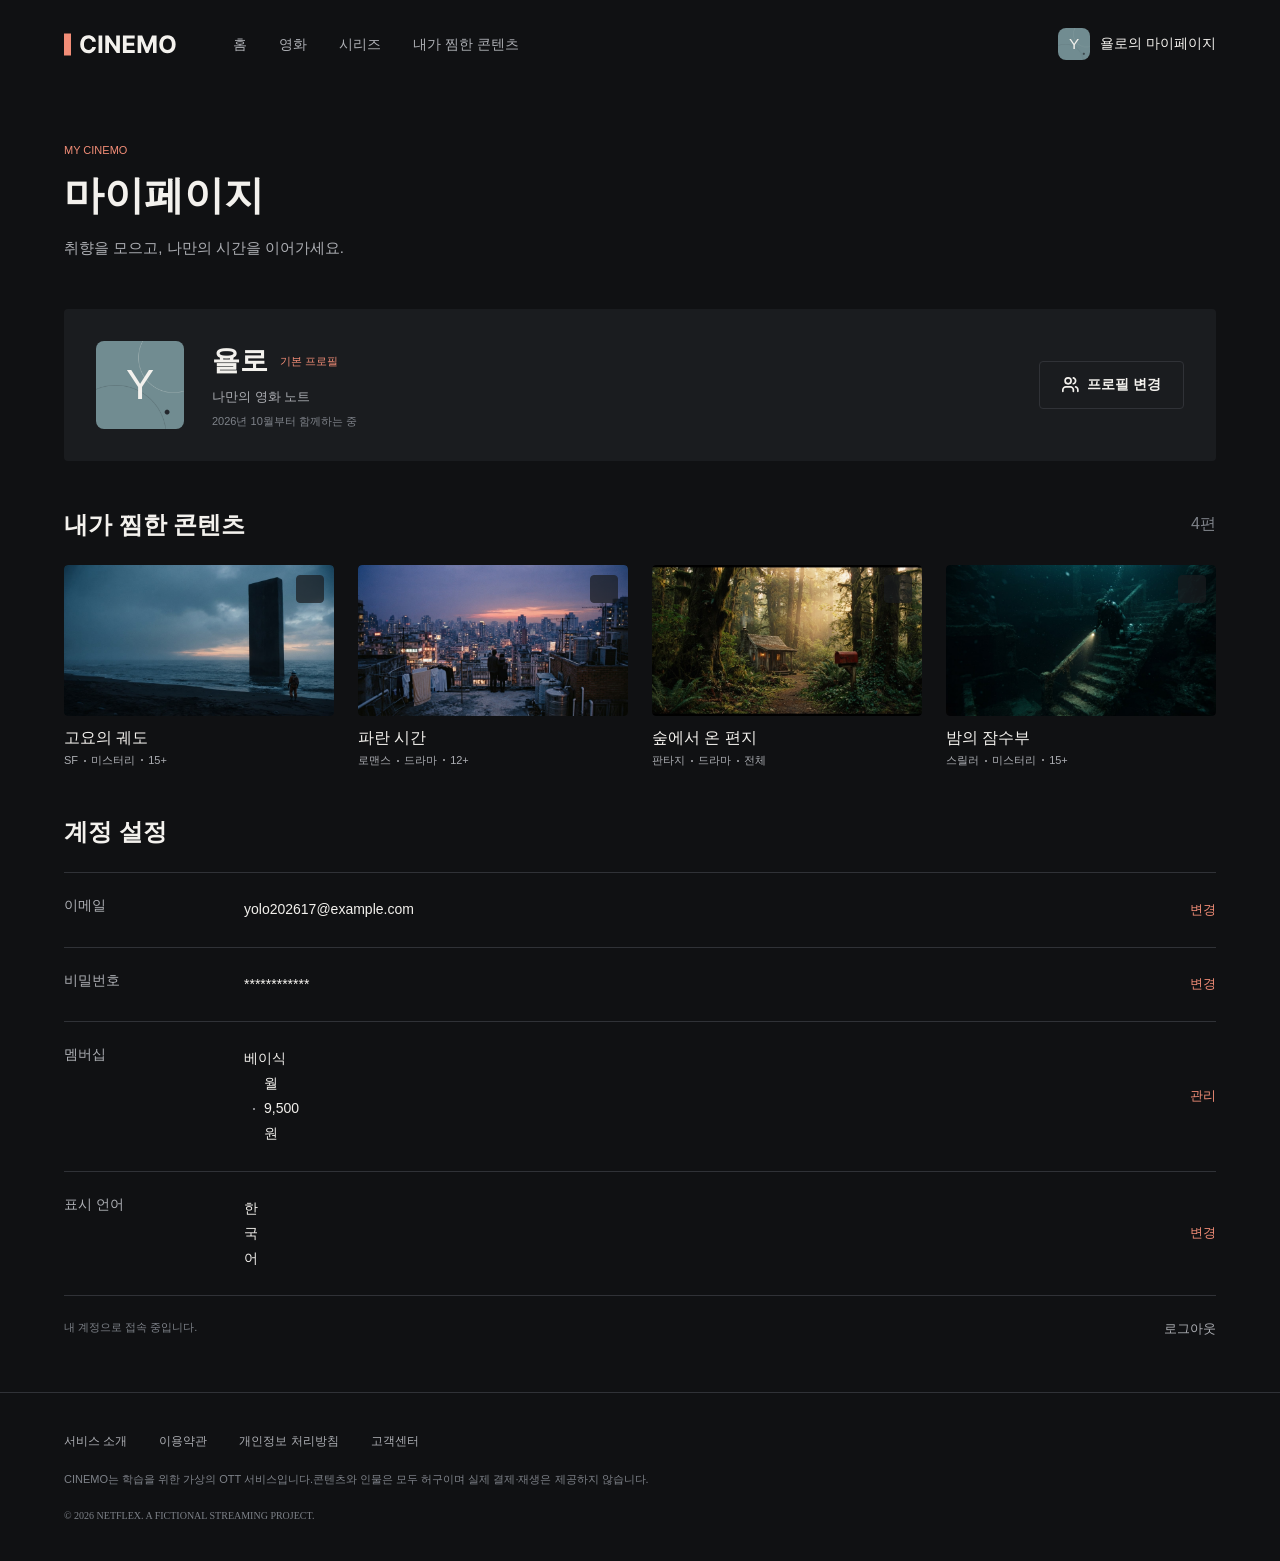
==== commit d2a6edac: "css중복구문 삭제" ====
--- a/mypage.html
+++ b/mypage.html
@@ -65,7 +65,7 @@
         <p class="description">취향을 모으고, 나만의 시간을 이어가세요.</p>
       </section>
 
-      <section class="user-profile-panel">
+      <div class="user-profile-panel">
         <div class="profile-information">
           <p class="avatar-y">Y</p>
           <div class="user-details">
@@ -98,7 +98,7 @@
             <span class="label">프로필 변경</span>
           </a>
         </div>
-      </section>
+      </div>
 
       <section class="saved-content">
         <div class="section-heading">
@@ -274,15 +274,14 @@
                   </svg>
                 </label>
               </div>
-
-              <div class="content-details">
-                <h4 class="title">밤의 잠수부</h4>
-                <p class="metadata">
-                  <span class="deco-dot">스릴러</span>
-                  <span class="deco-dot">미스터리</span>
-                  <span class="deco-dot">15+</span>
-                </p>
-              </div>
+            </div>
+            <div class="content-details">
+              <h4 class="title">밤의 잠수부</h4>
+              <p class="metadata">
+                <span class="deco-dot">스릴러</span>
+                <span class="deco-dot">미스터리</span>
+                <span class="deco-dot">15+</span>
+              </p>
             </div>
           </li>
         </ul>
--- a/styles/style.css
+++ b/styles/style.css
@@ -23,50 +23,36 @@
   --fontsize-mb-section: 20px;
   --fontsize-mb-main: 14px;
 
-  /*줄 높이*/
-  --lineheight: 1.8;
-
-  /*간격(공용)*/
-  --height-button: 48px;
-  --height-sm-button: 40px;
-
-  /*간격 (데스크톱)*/
-  --padding-dt-page-LR: 64px;
-  --gap-dt-section: 48px;
-  --gap-dt-card: 24px;
-
-  /*간격 (모바일)*/
-  --padding-mb-page-LR: 24px;
-  --gap-mb-section: 36px;
-  --gap-mb-card: 16px;
-
   /*모서리*/
   --border-radious-card_button: 4px;
   --border-radious-profile: 8px;
 }
 
 body {
-  width: 100%;
   background: var(--background-color);
   color: var(--tx-color);
   font-family: "Noto Sans KR", sans-serif;
   font-size: var(--fontsize-dt-main);
-  line-height: var(--lineheight);
+  line-height: normal;
 }
 button {
   height: 48px;
   white-space: nowrap;
+  border-radius: var(--border-radious-card_button);
+  font-size: var(--fontsize-button);
+  font-weight: 700;
 }
 
 /*Header*/
 .header {
   max-width: 1440px;
   margin: 0 auto;
-  /* height: 88px; */
+
   display: flex;
   align-items: center;
   padding: 28px 64px;
   gap: 56px;
+
   line-height: normal;
 }
 
@@ -75,8 +61,10 @@
   max-width: 1440px;
   margin: 0 auto;
   height: 88px;
-  display: flex;
-  align-items: center;
+
+  display: flex;
+  align-items: center;
+
   padding: 0 64px;
 }
 
@@ -91,8 +79,6 @@
 
 .netflex-identity {
   flex-shrink: 0;
-  width: 113px;
-  height: 29px;
 }
 
 .logo-and-nav {
@@ -105,54 +91,32 @@
 .primary-navigation {
   flex-grow: 1;
 }
+
 .primary-navigation ul {
-  /* width: 938px; */
-  height: 17px;
+  flex-grow: 1;
+
   display: flex;
   justify-content: flex-start;
   align-items: center;
   gap: 32px;
-  flex-grow: 1;
-  /* line-height: normal; */
+
   white-space: nowrap;
 }
-/* .mobile-navigation {
-  display: none;
-} */
+
 .navigation-link {
-  font-family: Noto-Sans-KR, sans-serif;
-  font-weight: normal;
-  font-size: 14px;
-  color: #acaeb3;
-  transition-duration: 0.3s;
+  font-size: var(--fontsize-button);
+  color: var(--se-color);
+  transition: transform 200ms ease-in-out;
 }
 
 .my-page-link {
-  /* width: 149px; */
-  height: 32px;
-  display: flex;
-  flex-direction: row;
-  align-items: center;
-  text-align: center;
+  display: flex;
+  align-items: center;
   gap: 10px;
+
   white-space: nowrap;
-  transition-duration: 0.3s;
-}
-
-.header-img {
-  position: relative;
-  display: inline-flex;
-  align-items: center;
-  justify-content: center;
-  width: 32px;
-  height: 32px;
-}
-
-.header-img img {
-  width: 100%;
-  height: 100%;
-  object-fit: cover;
-  border-radius: 8px;
+
+  transition: transform 200ms ease-in-out;
 }
 
 .avatar-y {
@@ -161,9 +125,7 @@
   align-items: center;
 
   font-family: Inter, sans-serif;
-  font-weight: normal;
   font-size: 15.36px;
-  color: #f3f1ed;
 
   background-image: url(../assets/avatar/Avatar-s.png);
   background-repeat: no-repeat;
@@ -174,12 +136,9 @@
 }
 
 .profile-link {
-  font-family: Noto-Sans-KR, sans-serif;
-  font-weight: normal;
-  font-size: 14px;
-  line-height: normal;
-  color: #f3f1ed;
-  transition-duration: 0.3s;
+  font-size: var(--fontsize-button);
+
+  transition: transform 200ms ease-in-out;
 }
 
 .profile-link:hover,
@@ -223,12 +182,14 @@
   width: min(100vw, 1440px);
   display: flex;
   flex-direction: column;
+
+  padding: 0 64px;
+  gap: 70px;
+
   position: absolute;
   top: 50%;
   left: 50%;
   transform: translate(-50%, -50%);
-  padding: 0 64px;
-  gap: 70px;
 }
 .featured-story {
   width: 540px;
@@ -238,15 +199,6 @@
   gap: 24px;
 }
 
-.editorial-aside {
-  justify-self: flex-end;
-  align-self: flex-end;
-
-  display: flex;
-  flex-direction: column;
-  align-items: flex-end;
-  gap: 8px;
-}
 .editorial-label {
   position: relative;
   display: flex;
@@ -256,7 +208,6 @@
 }
 
 .collection-label {
-  display: inline-block;
   padding-left: 36px;
   position: relative;
   font-size: var(--fontsize-secondary);
@@ -299,6 +250,7 @@
   align-items: center;
   flex-wrap: wrap;
   gap: 12px;
+
   font-size: var(--fontsize-secondary);
   color: var(--se-color);
   font-weight: 400;
@@ -306,7 +258,6 @@
 .year-and-genre {
   display: flex;
   align-items: center;
-  flex-wrap: wrap;
 }
 .age-rating {
   font-size: 10px;
@@ -339,10 +290,9 @@
 .film-actions {
   display: flex;
   gap: 12px;
-  width: fit-content;
 }
 .film-actions button {
-  display: inline-flex;
+  display: flex;
   justify-content: center;
   align-items: center;
 
@@ -350,16 +300,15 @@
   gap: 8px;
 
   border-radius: 4px;
-  font-size: var(--fontsize-button);
 
   transition: transform 200ms ease-in-out;
 }
-
 .film-actions button:hover,
-.film-actions button:focus-visible {
+.film-actions button:focus-visible,
+.content-card:hover .artwork,
+.content-card:focus-within .artwork {
   transform: scale(1.05);
 }
-
 .button-detail {
   background-color: var(--wc-color);
   color: var(--tx-bt-pr-color);
@@ -369,6 +318,15 @@
   background-color: var(--bt-se-color);
 }
 
+.editorial-aside {
+  justify-self: flex-end;
+  align-self: flex-end;
+
+  display: flex;
+  flex-direction: column;
+  align-items: flex-end;
+  gap: 8px;
+}
 .editorial-quote {
   font-size: 14px;
   font-weight: 400;
@@ -384,22 +342,24 @@
   display: flex;
   flex-direction: column;
   margin: 0 auto;
+
   padding: 16px 64px 24px;
   gap: 48px;
-  line-height: normal;
 }
 
 .content-collection {
   display: flex;
   flex-direction: column;
   gap: 20px;
-  min-width: 0;
 }
 .collection-introduction {
   display: flex;
   flex-direction: column;
 
   gap: 8px;
+
+  font-size: var(--fontsize-secondary);
+  font-weight: 400;
 }
 .section-heading {
   display: flex;
@@ -407,19 +367,14 @@
   justify-content: space-between;
 }
 .section-heading > .title {
-  color: var(--tx-color);
   font-size: var(--fontsize-dt-section);
   font-weight: 700;
 }
 .section-heading .section-note {
   color: #7e8289;
-  font-size: var(--fontsize-secondary);
-  font-weight: 400;
 }
 .collection-introduction .collection-description {
   color: var(--se-color);
-  font-size: var(--fontsize-secondary);
-  font-weight: 400;
 }
 
 .horizontal-scroll-content {
@@ -442,31 +397,28 @@
   background: #232529;
 }
 
+.content-card {
+  display: flex;
+  flex-direction: column;
+  gap: 12px;
+  flex-shrink: 0;
+}
 .browse-collections .content-card {
   margin-bottom: 32px;
 }
-.content-card {
-  display: flex;
-  flex-direction: column;
-  gap: 12px;
-  flex-shrink: 0;
-}
 .artbox {
+  position: relative;
   border-radius: 4px;
   overflow: hidden;
 }
-.content-card .artwork {
+.artwork {
   width: 310px;
   aspect-ratio: 16/9;
   border-radius: 4px;
   transform-origin: center;
-  transition: transform 200ms ease-in-out;
-}
-.content-card:hover .artwork,
-.content-card:focus-within .artwork {
-  transform: scale(1.05);
-}
-
+}
+
+.artwork,
 .content-card .title {
   transition: transform 200ms ease-in-out;
 }
@@ -476,15 +428,11 @@
   gap: 4px;
 }
 .content-details .title {
-  width: 100%;
-  height: fit-content;
-  font-size: var(--fontsize-dt-main);
   font-weight: 500;
 }
 .content-details .metadata {
   color: var(--se-color);
   font-size: 11px;
-  font-weight: 400;
 }
 .metadata .deco-dot:not(:first-child) {
   padding-left: 10px;
@@ -493,69 +441,7 @@
   left: 3px;
 }
 
-/*mainpage 끝*/
-.profile-selection {
-  display: flex;
-  flex-direction: column;
-  align-items: center;
-  justify-content: center;
-  padding: 116px 64px 120px;
-  gap: 56px;
-}
-.profile-introduction {
-  display: flex;
-  flex-direction: column;
-  justify-content: center;
-  align-items: center;
-  gap: 16px;
-  height: 119px;
-}
-
-.eyebrow {
-  color: #f28d77;
-  font-family: Inter, sans-serif;
-  font-weight: normal;
-  font-size: 10px;
-  margin: 0;
-  line-height: normal;
-}
-
-.page-title {
-  font-weight: bold;
-  font-size: 40px;
-  height: 48px;
-  margin: 0;
-  line-height: normal;
-}
-
-.description {
-  font-family: Noto-Sans-KR, sans-serif;
-  font-weight: normal;
-  font-size: 15px;
-  margin: 0;
-  line-height: 180%;
-}
-
-.profile-options {
-  display: flex;
-  flex-direction: row;
-  justify-content: center;
-  align-items: center;
-  gap: 40px;
-  margin: 0;
-}
-
-.profile-card {
-  display: flex;
-  flex-direction: column;
-  align-items: center;
-  text-align: center;
-  position: relative;
-}
-
 /* mypage */
-/*header*/
-/*page introduction*/
 .my-page-content {
   max-width: 1440px;
   margin: 0 auto;
@@ -570,8 +456,6 @@
   flex-direction: column;
   gap: 12px;
   justify-content: start;
-
-  line-height: normal;
 }
 
 .page-introduction .eyebrow {
@@ -583,7 +467,6 @@
 .page-introduction .description {
   color: var(--se-color);
   font-size: 15px;
-  font-weight: 400;
   line-height: 170%;
 }
 
@@ -591,9 +474,11 @@
   display: flex;
   justify-content: space-between;
   align-items: center;
-  background-color: #1a1c1f;
+
   padding: 32px;
   gap: 32px;
+
+  background-color: #1a1c1f;
   border-radius: 4px;
 }
 
@@ -601,8 +486,8 @@
   display: flex;
   justify-content: start;
   align-items: center;
+
   gap: 28px;
-  line-height: normal;
 }
 .profile-information .avatar-y {
   font-size: 42.24px;
@@ -625,7 +510,6 @@
   align-items: center;
   gap: 12px;
 }
-
 .profile-heading .name {
   color: var(--tx-color);
   font-size: 28px;
@@ -634,15 +518,12 @@
 
 .profile-badge {
   font-size: 11px;
-  color: #f28d77;
-  height: 13px;
+  color: var(--wc-color);
 }
 
 .personal-caption {
   font-size: 13px;
-  color: #acaeb3;
-  font-weight: 400;
-  height: 16px;
+  color: var(--se-color);
 }
 
 .member-since {
@@ -656,20 +537,21 @@
 }
 
 .btn-profile-edit {
+  display: flex;
+  justify-content: center;
+  align-items: center;
+
   height: 48px;
-  color: #f3f1ed;
   padding: 0px 22px;
   border: 1px solid #303237;
   border-radius: 4px;
-  display: flex;
-  justify-content: center;
-  align-items: center;
+
   gap: 8px;
-  transition-duration: 0.3s;
+  transition: transform 200ms ease-in-out;
 }
 
 .btn-profile-edit .label {
-  font-size: 14px;
+  font-size: var(--fontsize-button);
   font-weight: 700;
 }
 
@@ -678,22 +560,16 @@
   flex-direction: column;
   gap: 24px;
 }
-
 .saved-content-grid {
   display: grid;
   grid-template-columns: repeat(4, 1fr);
   gap: 24px;
-  overflow-x: hidden;
-}
-.artwork-container {
-  position: relative;
 }
 
 input[type="checkbox"] {
   margin: 0;
   width: 28px;
   height: 28px;
-  opacity: 1;
   cursor: pointer;
   position: absolute;
   top: 10px;
@@ -703,6 +579,7 @@
   border: 0.3px solid #1a1c1f;
   background-color: #1a1c1f;
   opacity: 0.7;
+  border-radius: 4px;
 }
 input + label {
   display: none;
@@ -714,6 +591,8 @@
   top: 10px;
   right: 10px;
   cursor: pointer;
+
+  border-radius: 4px;
 }
 input[type="checkbox"]:checked + label {
   display: flex;
@@ -723,7 +602,6 @@
   display: flex;
   flex-direction: column;
   gap: 24px;
-  font-weight: 400;
 }
 
 .account-setting-row {
@@ -733,6 +611,8 @@
   border-bottom: 1px solid var(--bd-color);
   padding: 24px 0px;
   gap: 24px;
+
+  font-size: var(--fontsize-button);
 }
 .account-setting-row:first-child {
   border-top: 1px solid var(--bd-color);
@@ -743,13 +623,11 @@
 
 .setting-label {
   color: var(--se-color);
-  font-size: 14px;
   flex: 0 0 180px;
 }
 
 .setting-value {
   line-height: 1.8;
-  font-size: 14px;
   flex-grow: 1;
 }
 
@@ -757,12 +635,12 @@
   color: var(--wc-color);
   font-size: 13px;
   flex-shrink: 0;
-  transition: transform 200ms ease-in-out;
 }
 .session-actions {
   display: flex;
   justify-content: space-between;
 }
+.setting-action,
 .session-actions a {
   transition: transform 200ms ease-in-out;
 }
@@ -784,88 +662,89 @@
 
 /*profile-page*/
 
-.profile-body {
-  color: #f3f1ed;
-  background-color: #101113;
+.profile-selection {
+  display: flex;
+  flex-direction: column;
+  align-items: center;
+  justify-content: center;
+  padding: 116px 64px 120px;
+  gap: 56px;
+}
+.profile-introduction {
+  display: flex;
+  flex-direction: column;
+  justify-content: center;
+  align-items: center;
+  gap: 16px;
+}
+
+.eyebrow {
+  color: var(--wc-color);
+  font-family: Inter, sans-serif;
+  font-size: 10px;
+}
+
+.page-title {
+  font-weight: bold;
+  font-size: var(--fontsize-dt-title);
+  line-height: normal;
+}
+
+.description {
+  font-size: 15px;
+  line-height: 1.8;
+}
+
+.profile-options {
+  display: flex;
+  flex-direction: row;
+  justify-content: center;
+  align-items: center;
+  gap: 40px;
+}
+
+.profile-card {
+  display: flex;
+  flex-direction: column;
+  align-items: center;
+  text-align: center;
+  position: relative;
 }
 
 .profile-y {
+  background-image: url(../assets/avatar/Avatar-s.png);
+}
+
+.profile-j {
+  background-image: url(../assets/avatar/Avatar-j.png);
+}
+
+.profile-m {
+  background-image: url(../assets/avatar/Avatar-m.png);
+}
+
+.profile-g {
+  background-image: url(../assets/avatar/Avatar-g.png);
+}
+
+.profile-y,
+.profile-j,
+.profile-m,
+.profile-g {
   position: relative;
   display: flex;
   justify-content: center;
   align-items: center;
+
   width: 152px;
   height: 152px;
   margin-bottom: 16px;
   border-radius: 4px;
-  background-image: url(../assets/avatar/Avatar-s.png);
   background-size: cover;
   background-position: center;
   background-repeat: no-repeat;
-}
-
-.profile-j {
-  position: relative;
-  display: flex;
-  justify-content: center;
-  align-items: center;
-  width: 152px;
-  height: 152px;
-  margin-bottom: 16px;
-  border-radius: 4px;
-  background-image: url(../assets/avatar/Avatar-j.png);
-  background-size: cover;
-  background-position: center;
-  background-repeat: no-repeat;
-}
-
-.profile-m {
-  position: relative;
-  display: flex;
-  justify-content: center;
-  align-items: center;
-  width: 152px;
-  height: 152px;
-  margin-bottom: 16px;
-  border-radius: 4px;
-  background-image: url(../assets/avatar/Avatar-m.png);
-  background-size: cover;
-  background-position: center;
-  background-repeat: no-repeat;
-}
-
-.profile-g {
-  position: relative;
-  display: flex;
-  justify-content: center;
-  align-items: center;
-  width: 152px;
-  height: 152px;
-  margin-bottom: 16px;
-  border-radius: 4px;
-  background-image: url(../assets/avatar/Avatar-g.png);
-  background-size: cover;
-  background-position: center;
-  background-repeat: no-repeat;
-}
-
-.profile-card {
-  transform: scale(1);
-  transition-property: transform;
-  transition-duration: 0.3s;
-  transition-timing-function: ease;
-  transition-delay: 0s;
-}
-
-.profile-y,
-.profile-j,
-.profile-m,
-.profile-g {
-  transform: scale(1);
-  transition-property: transform;
-  transition-duration: 0.3s;
-  transition-timing-function: ease;
-  transition-delay: 0s;
+
+  transition: transform 200ms ease;
 }
 
 .profile-card:focus-within,
@@ -898,18 +777,12 @@
 }
 
 .profile-card .name {
-  font-family: Noto-Sans-KR, sans-serif;
   font-weight: medium;
   font-size: 18px;
-  color: #f3f1ed;
-}
-
-.profile-card p {
-  font-family: Noto-Sans-KR, sans-serif;
-  font-weight: normal;
+}
+
+.profile-card .personal-caption {
   font-size: 11px;
-  color: #acaeb3;
-  margin: 0;
 }
 
 .button {
@@ -920,20 +793,19 @@
 
 .button button {
   display: flex;
-  flex-direction: row;
-  align-items: center;
-  justify-content: center;
+  align-items: center;
+  justify-content: center;
+
   gap: 8px;
   width: 138px;
   height: 48px;
   border: 1px solid #ccc;
   border-radius: 4px;
-  font-family: Noto-Sans-KR, sans-serif;
+
   font-weight: bold;
-  font-size: 14px;
-  color: #f3f1ed;
+  font-size: var(--fontsize-button);
   background-color: transparent;
-  transition-duration: 0.3s;
+  transition: transform 300ms ease;
 }
 
 .button button:hover,
@@ -951,36 +823,24 @@
 .footer {
   max-width: 1440px;
   margin: 0 auto;
-
   display: flex;
   flex-direction: column;
   padding: 40px 64px;
   gap: 20px;
 }
 
-.proflie-footer {
-  width: 100%;
-  height: 13px;
-  display: flex;
-}
-
 .footer-navigation {
   display: flex;
-  flex-direction: row;
   justify-content: start;
   gap: 32px;
 }
 
 .footer-link {
-  font-family: Noto-Sans-KR, sans-serif;
-  font-size: 12px;
-  font-weight: normal;
-  color: #acaeb3;
-  line-height: normal;
+  font-size: var(--fontsize-secondary);
+  color: var(--se-color);
 }
 .project-notice {
   display: flex;
-  font-family: Noto-Sans-KR, sans-serif;
   font-size: 11px;
   font-weight: normal;
   color: #7e8289;
@@ -996,11 +856,9 @@
 .project-note {
   display: flex;
   justify-content: center;
-  font-family: Noto-Sans-KR, sans-serif;
   font-weight: normal;
   font-size: 11px;
   color: #7e8289;
-  line-height: normal;
 }
 
 @media (max-width: 1023px) {
@@ -1016,7 +874,6 @@
 /* Mobile */
 @media (max-width: 767px) {
   body {
-    /* min-width:390px; */
     min-width: 320px;
     min-height: 900px;
   }
@@ -1030,8 +887,6 @@
     align-items: flex-start;
     padding: 20px 24px;
     min-width: 320px;
-    /* height: 120px; */
-    gap: 0;
     border-bottom: 1px solid #303237;
   }
 
@@ -1056,14 +911,14 @@
   }
 
   .primary-navigation {
-    width: 100vw;
+    width: 100%;
     order: 1;
   }
 
-  /*profile-header*/
   .profile-link {
     display: none;
   }
+  /*profile-header*/
   .profile-header {
     min-width: 320px;
     height: 72px;
@@ -1094,12 +949,7 @@
     padding: 260px 24px 36px;
   }
   .featured-story {
-    /* width: 100%; */
-    width: calc(100vw - 48px);
-    top: auto;
-    bottom: 36px;
-    left: 24px;
-    right: 24px;
+    width: 100%;
     gap: 20px;
   }
   .korean-title {
@@ -1176,19 +1026,17 @@
 
   .btn-profile-edit {
     padding: 12px 16px;
+    font-size: 13px;
   }
   .membership-data {
     display: block;
-    font-family: Noto Sans KR;
     font-weight: 400;
     font-size: 11px;
-    line-height: 100%;
-    letter-spacing: 0%;
     color: #7e8289;
   }
 
   .saved-content .section-note {
-    display: block;
+    display: flex;
   }
 
   .account-settings {
@@ -1203,7 +1051,7 @@
   }
   .setting-label {
     font-size: 13px;
-    flex: 0 0;
+    flex-basis: 0;
   }
 
   /*profile-page*/
@@ -1244,12 +1092,6 @@
     height: 136px;
     margin-bottom: 16px;
   }
-  */ .profile-image {
-    position: relative;
-    display: inline-block;
-    width: 136px;
-    height: 136px;
-  }
 
   .profile-card {
     width: 136px;
@@ -1262,10 +1104,6 @@
   .img-text {
     font-size: 65.28px;
     font-weight: normal;
-    /* position: absolute;
-    top: 50%;
-    left: 50%;
-    transform: translate(-50%, -50%); */
     display: flex;
     justify-content: center;
     align-items: center;
@@ -1286,14 +1124,7 @@
     border: 1px solid #303237;
   }
 
-  .profile-footer {
-    width: 100%;
-    height: 13px;
-  }
-
   .footer {
-    width: 100%;
-    height: 170px;
     padding: 32px 24px;
     display: flex;
     flex-direction: column;
@@ -1308,31 +1139,10 @@
   }
 
   .footer-link {
-    font-family: Noto-Sans-KR, sans-serif;
-    font-size: 12px;
-    font-weight: normal;
-    color: #acaeb3;
-    line-height: normal;
     white-space: nowrap;
   }
 
   .project-notice {
-    font-family: Noto-Sans-KR, sans-serif;
-    font-size: 11px;
-    font-weight: normal;
-    color: #7e8289;
-    line-height: 180%;
     flex-direction: column;
   }
-
-  .copyright {
-    font-family: Inter, sans-serif;
-    font-size: 10px;
-    font-weight: normal;
-    color: #7e8289;
-    line-height: normal;
-  }
-
-  /* .br-mobile {
-    display: block; */
-}
+}
